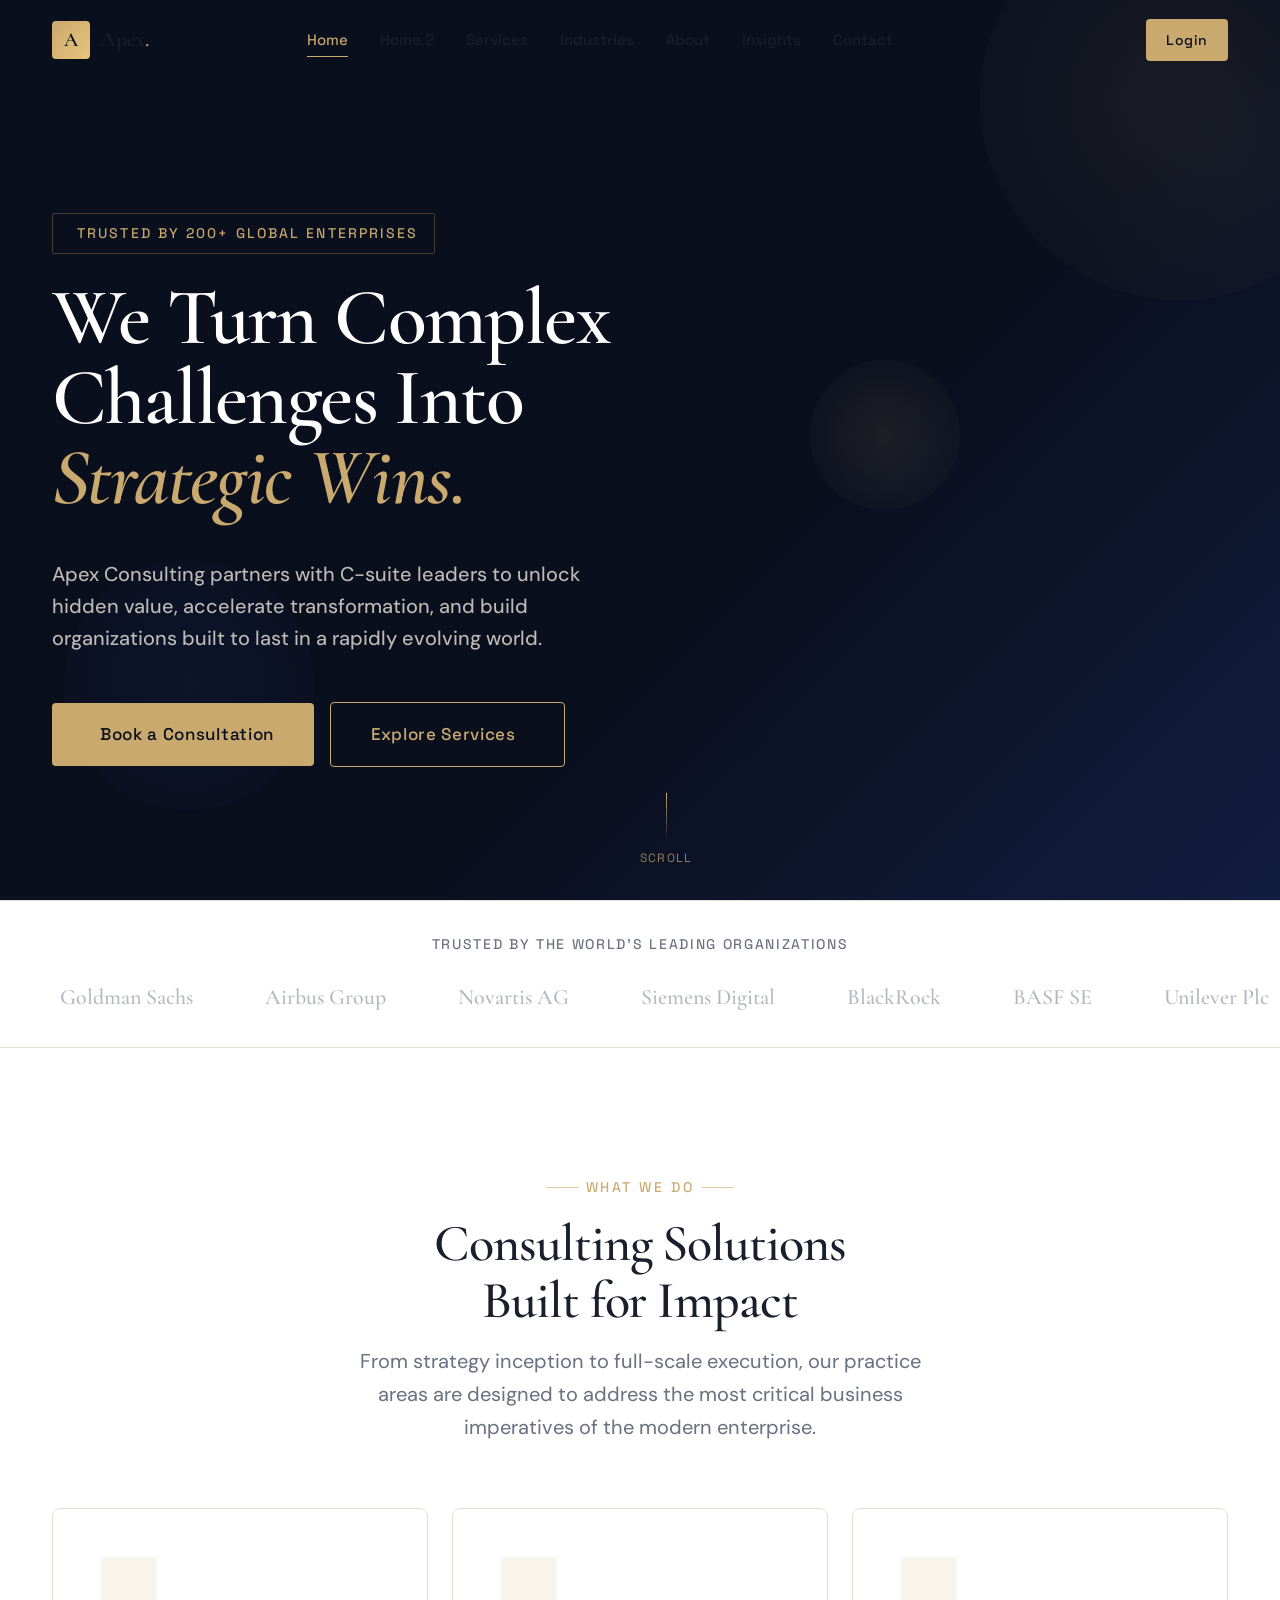
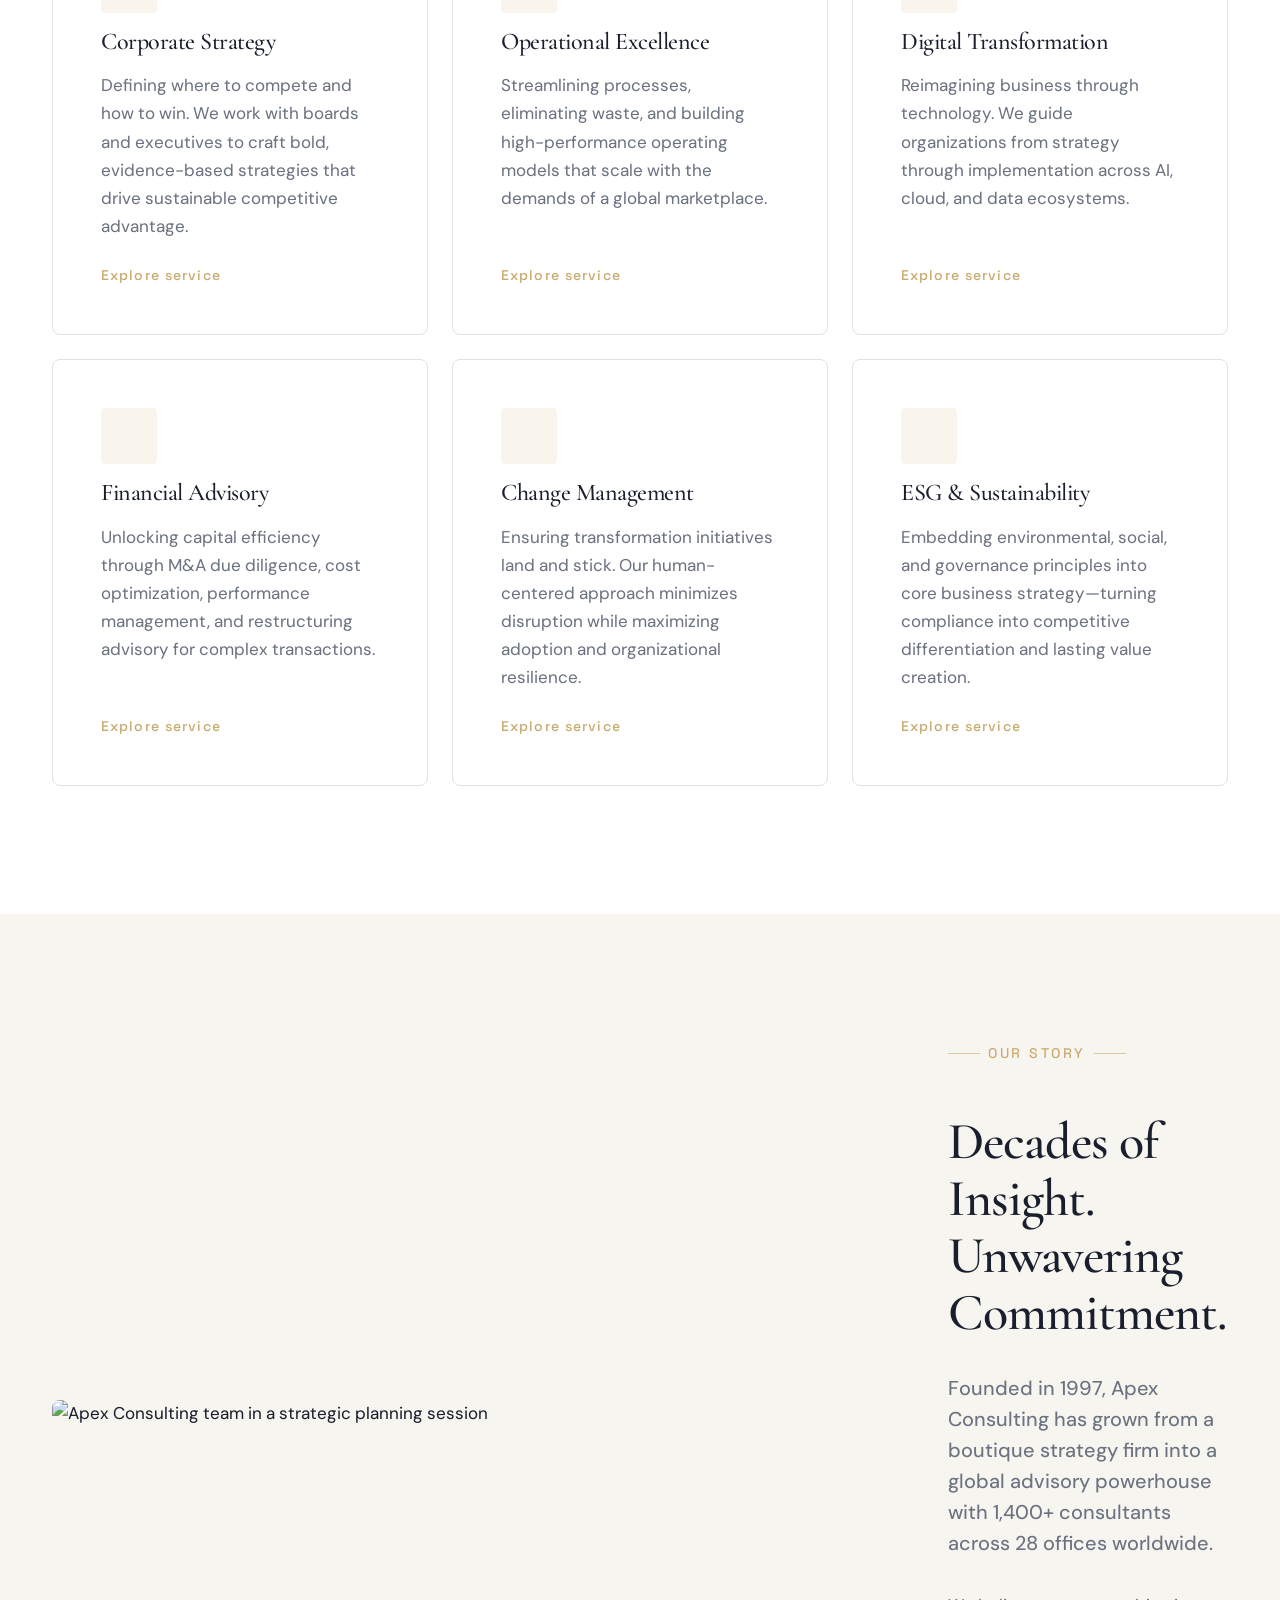
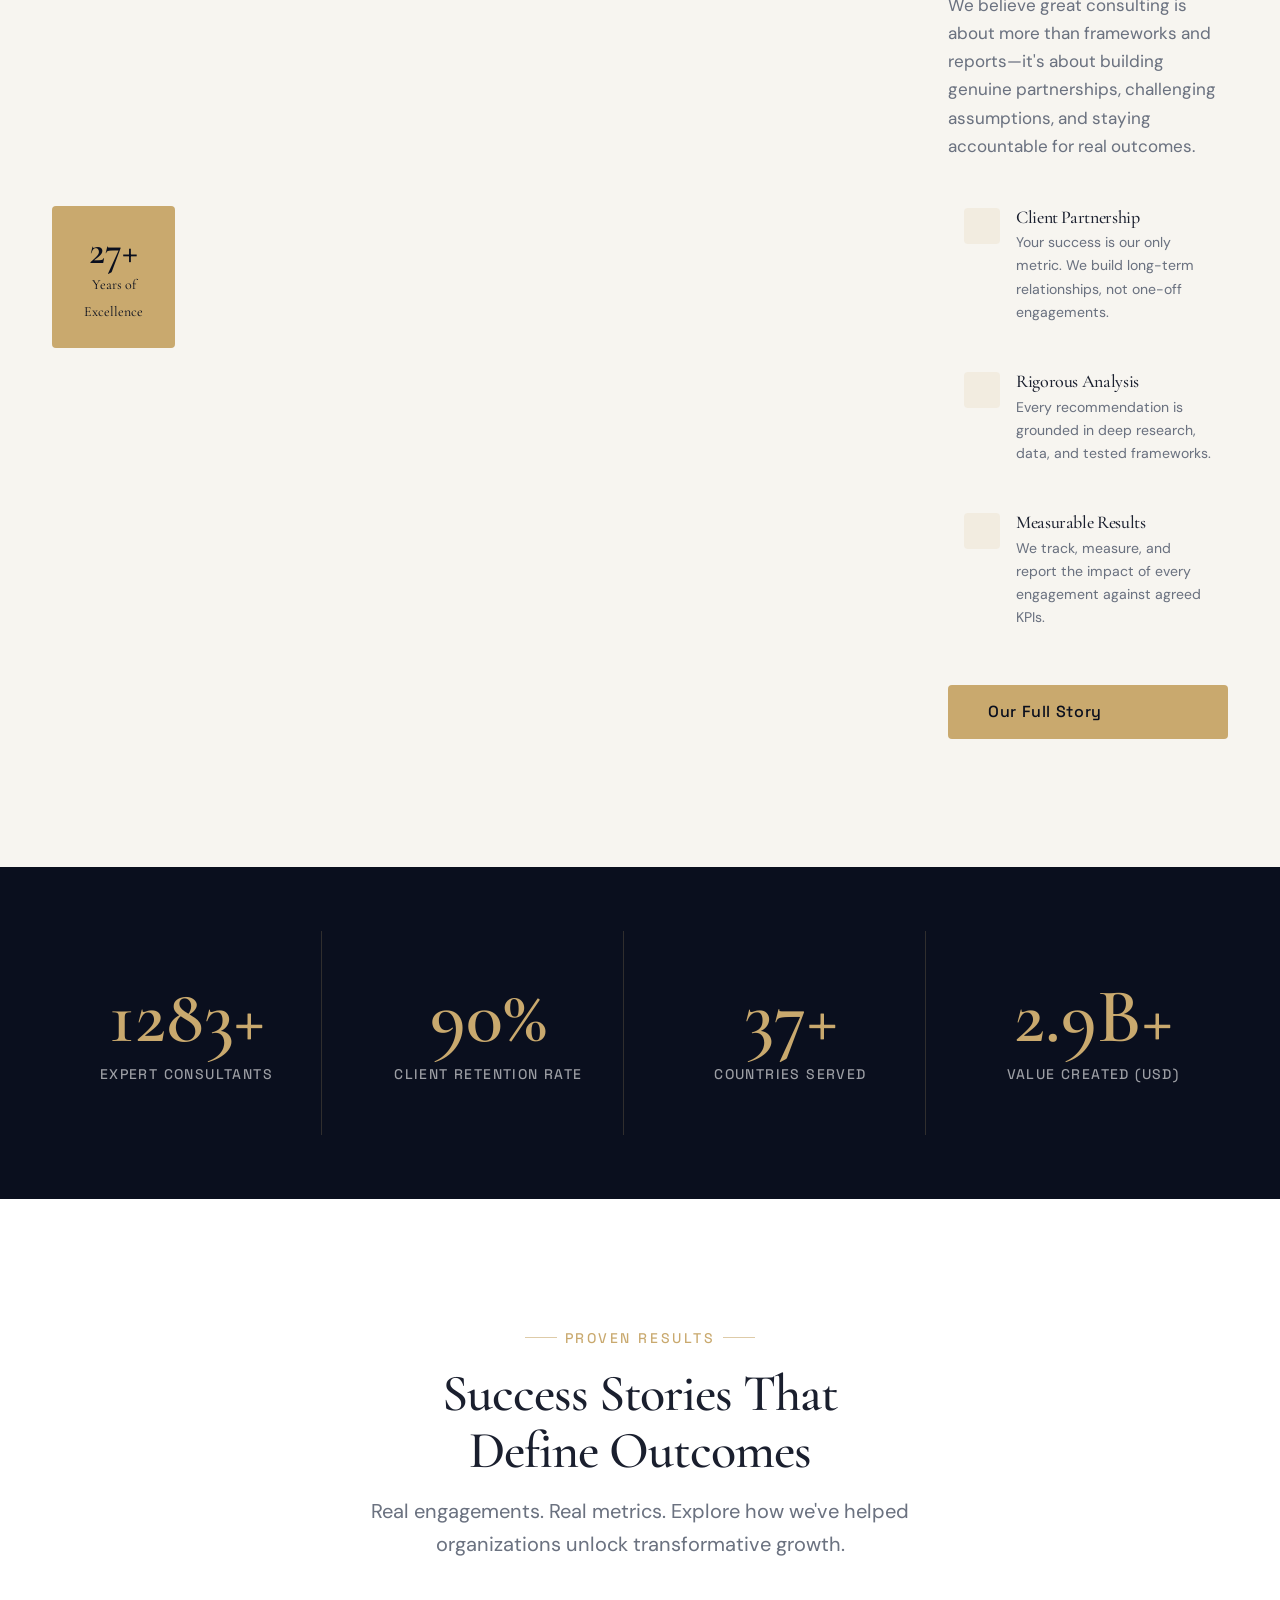
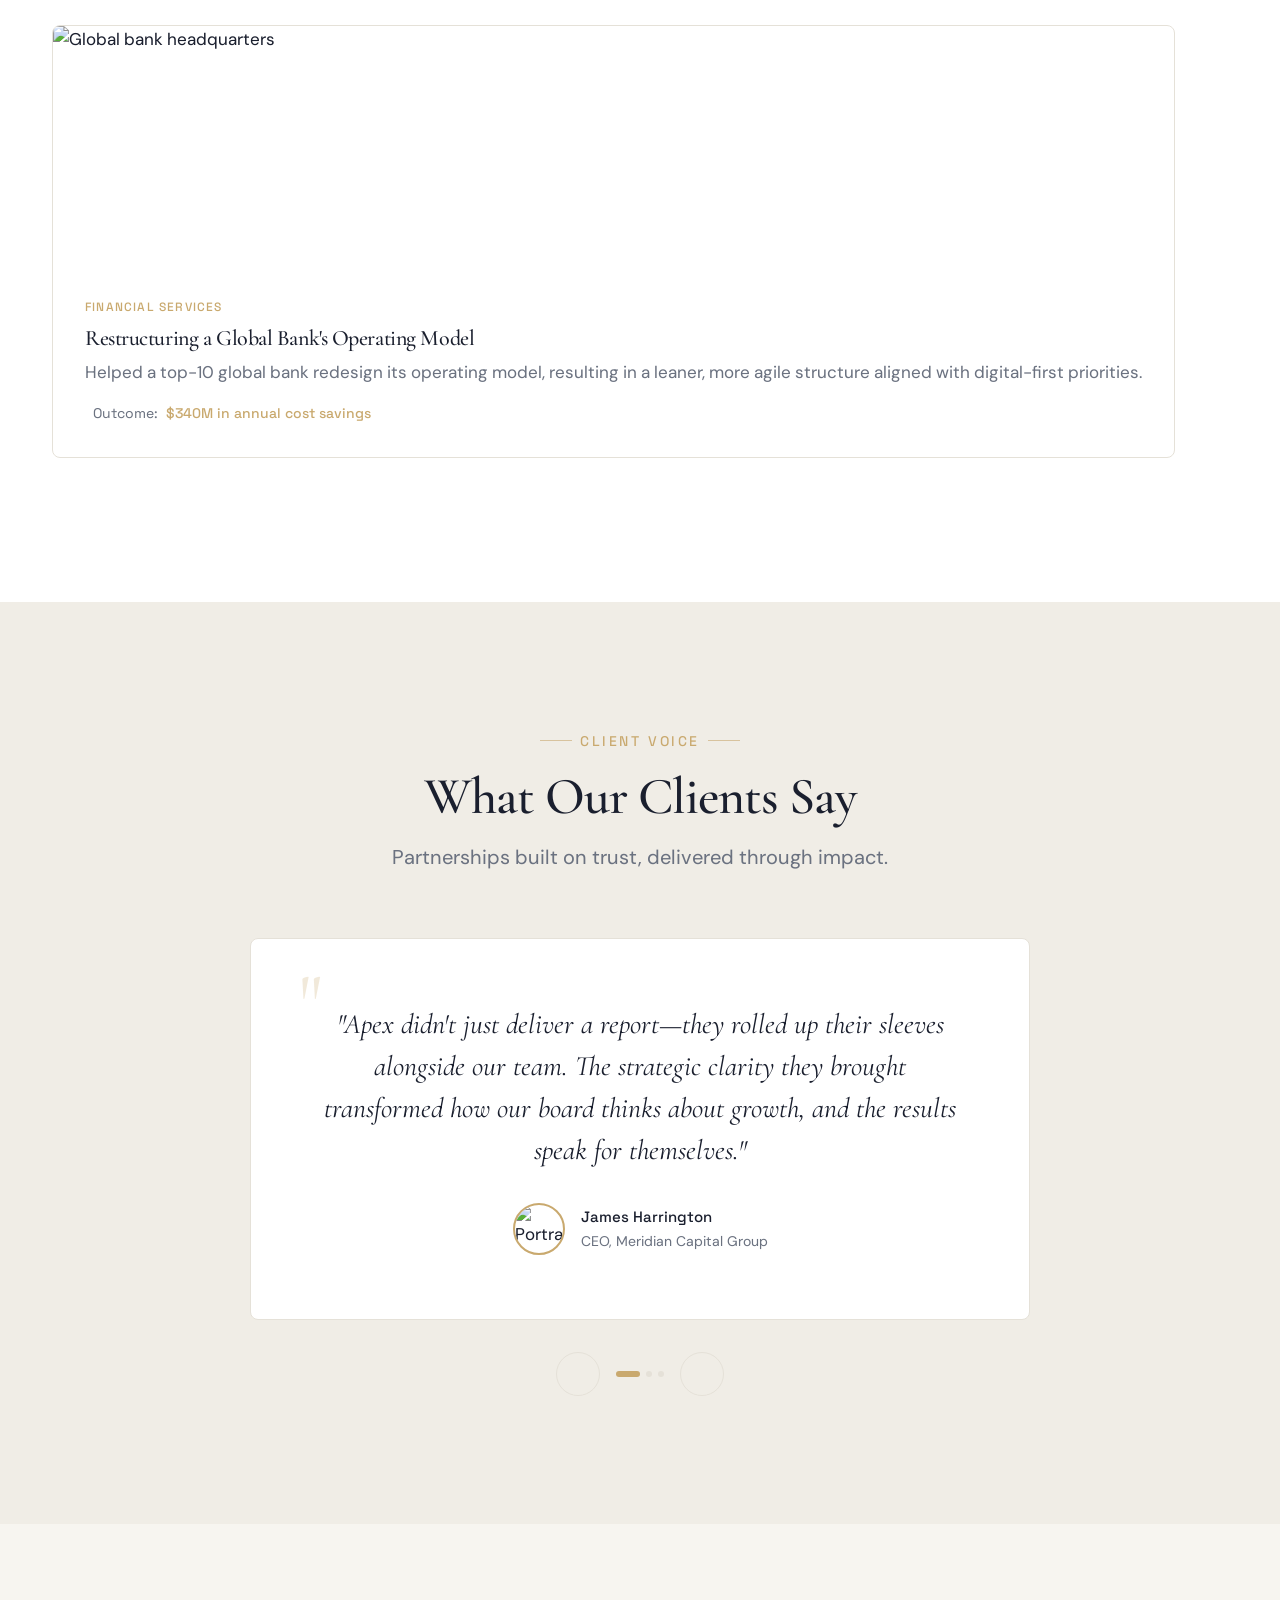
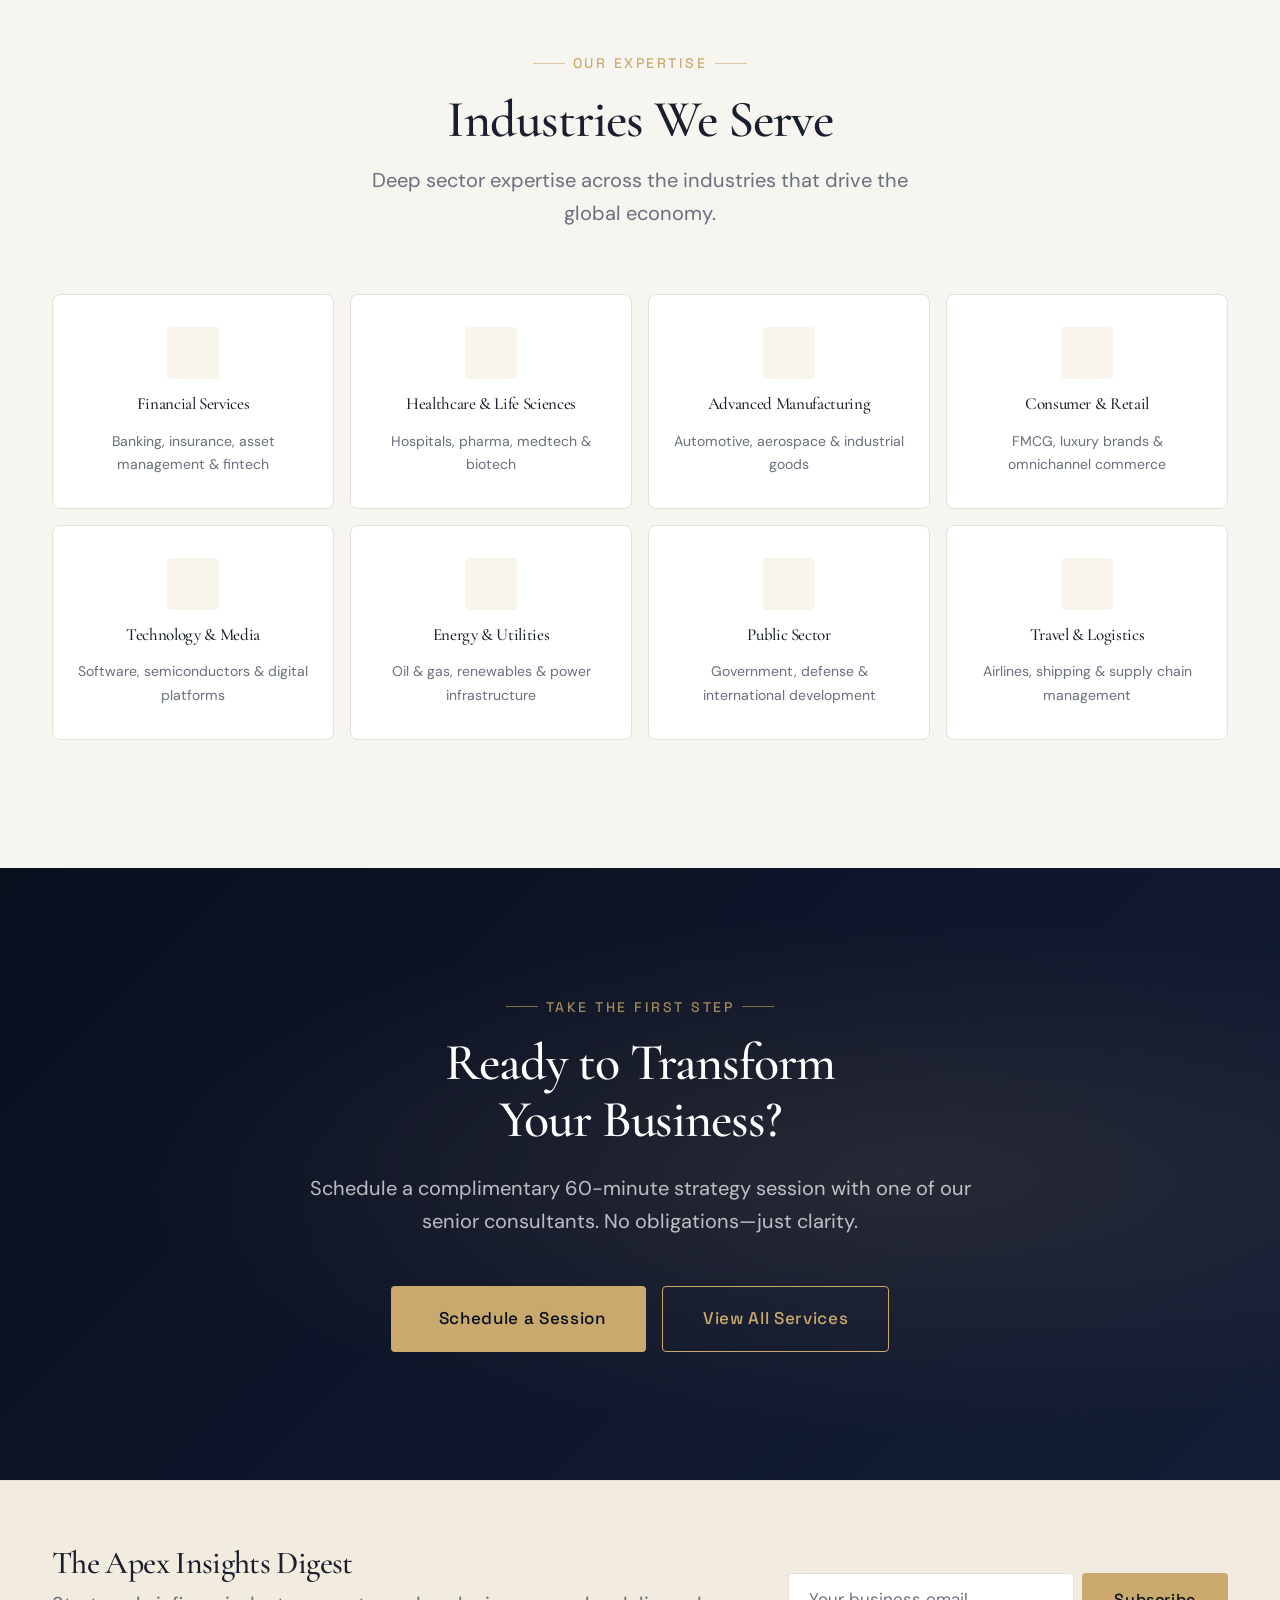
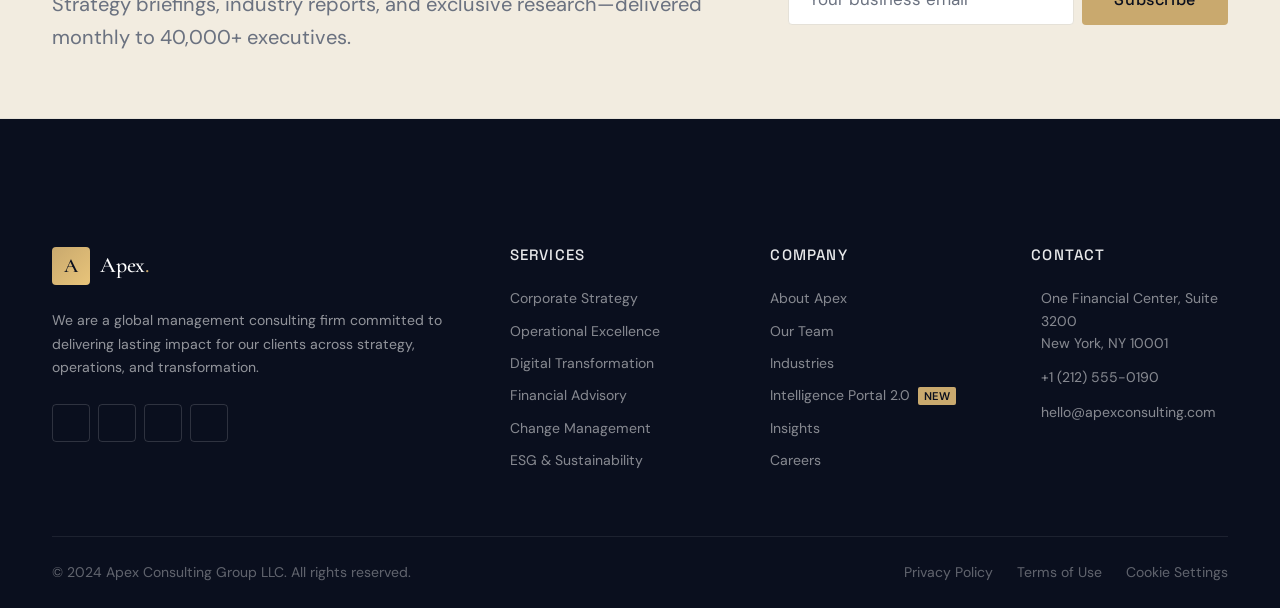
==== index.html @ 9f460ed8 "first commit" ====
<!DOCTYPE html>
<html lang="en" dir="ltr" data-theme="light">
<head>
  <meta charset="UTF-8">
  <meta name="viewport" content="width=device-width, initial-scale=1.0">
  <title>Apex Consulting | Strategic Business Solutions</title>
  <meta name="description" content="Apex Consulting delivers world-class strategy, operations, and digital transformation consulting to leading enterprises across 40+ countries.">
  <link rel="icon" type="image/svg+xml" href="data:image/svg+xml,<svg xmlns='http://www.w3.org/2000/svg' viewBox='0 0 32 32'><rect width='32' height='32' rx='4' fill='%23C9A96E'/><text x='50%25' y='55%25' dominant-baseline='middle' text-anchor='middle' font-family='Georgia' font-size='18' font-weight='600' fill='%230A0F1E'>A</text></svg>">
  <link rel="stylesheet" href="assets/css/style.css">
  <link rel="stylesheet" href="assets/css/rtl.css">
  <link rel="stylesheet" href="https://unpkg.com/@phosphor-icons/web@2.1.1/src/regular/style.css">
  <script type="application/ld+json">
  {
    "@context": "https://schema.org",
    "@type": "Organization",
    "name": "Apex Consulting",
    "url": "https://apexconsulting.com",
    "logo": "https://apexconsulting.com/assets/img/logo.png",
    "description": "Strategic business consulting firm specializing in strategy, operations, and digital transformation.",
    "address": {
      "@type": "PostalAddress",
      "streetAddress": "One Financial Center, Suite 3200",
      "addressLocality": "New York",
      "addressRegion": "NY",
      "postalCode": "10001",
      "addressCountry": "US"
    },
    "contactPoint": {
      "@type": "ContactPoint",
      "telephone": "+1-212-555-0190",
      "contactType": "customer service"
    }
  }
  </script>
</head>
<body>

<!-- ── NAVBAR ─────────────────────────────────────────────── -->
<header class="navbar" role="banner" id="navbar">
  <div class="navbar-inner">
    <a href="index.html" class="nav-logo" aria-label="Apex Consulting Home">
      <div class="nav-logo-mark" aria-hidden="true">A</div>
      <span class="nav-logo-text">Apex<span>.</span></span>
    </a>

    <nav aria-label="Main navigation">
      <ul class="nav-links" role="list">
        <li><a href="index.html" class="active">Home</a></li>
        <li><a href="home2.html">Home 2</a></li>
        <li><a href="services.html">Services</a></li>
        <li><a href="about.html">Industries</a></li>
        <li><a href="about.html">About</a></li>
        <li><a href="blog.html">Insights</a></li>
        <li><a href="contact.html">Contact</a></li>
      </ul>
    </nav>

    <div class="nav-actions">
      <button class="rtl-toggle" aria-label="Toggle RTL layout" title="Toggle RTL">
        <i class="ph ph-arrows-left-right" aria-hidden="true"></i>
      </button>
      <button class="theme-toggle" aria-label="Toggle dark mode">
        <i class="ph ph-moon" aria-hidden="true"></i>
      </button>
      <a href="login.html" class="btn btn-primary btn-sm" id="nav-login-btn">Login</a>
      <button class="hamburger" aria-label="Open navigation menu" aria-expanded="false" aria-controls="nav-drawer">
        <span></span><span></span><span></span>
      </button>
    </div>
  </div>
</header>

<!-- Drawer Overlay -->
<div class="drawer-overlay" id="drawer-overlay" aria-hidden="true"></div>

<!-- Mobile Drawer -->
<nav class="nav-drawer" id="nav-drawer" aria-label="Mobile navigation" role="dialog" aria-modal="true">
  <div class="drawer-header">
    <a href="index.html" class="nav-logo" aria-label="Apex Consulting">
      <div class="nav-logo-mark">A</div>
      <span class="nav-logo-text">Apex<span>.</span></span>
    </a>
    <button class="drawer-close" aria-label="Close navigation menu" id="drawer-close">
      <i class="ph ph-x" aria-hidden="true"></i>
    </button>
  </div>

  <div class="drawer-links" role="list">
    <a href="index.html" role="listitem"><i class="ph ph-house" aria-hidden="true"></i>Home</a>
    <a href="home2.html" role="listitem"><i class="ph ph-squares-four" aria-hidden="true"></i>Home 2</a>
    <a href="services.html" role="listitem"><i class="ph ph-briefcase" aria-hidden="true"></i>Services</a>
    <a href="about.html" role="listitem"><i class="ph ph-buildings" aria-hidden="true"></i>Industries</a>
    <a href="about.html" role="listitem"><i class="ph ph-info" aria-hidden="true"></i>About Us</a>
    <a href="blog.html" role="listitem"><i class="ph ph-newspaper" aria-hidden="true"></i>Insights</a>
    <a href="contact.html" role="listitem"><i class="ph ph-envelope" aria-hidden="true"></i>Contact</a>
    <a href="login.html" role="listitem"><i class="ph ph-sign-in" aria-hidden="true"></i>Login</a>
  </div>

  <div class="drawer-footer">
    <button class="theme-toggle" aria-label="Toggle dark mode" style="flex:1; border:1.5px solid var(--color-border); border-radius:var(--radius); height:44px; gap:0.5rem; display:flex; align-items:center; justify-content:center; font-family:var(--font-label); font-size:0.875rem; color:var(--color-text);">
      <i class="ph ph-moon" aria-hidden="true"></i> <span>Theme</span>
    </button>
    <button class="rtl-toggle" aria-label="Toggle RTL" style="flex:1; border:1.5px solid var(--color-border); border-radius:var(--radius); height:44px; gap:0.5rem; display:flex; align-items:center; justify-content:center; font-family:var(--font-label); font-size:0.875rem; color:var(--color-text);">
      <i class="ph ph-arrows-left-right" aria-hidden="true"></i> <span>RTL</span>
    </button>
  </div>
</nav>

<!-- ── HERO ───────────────────────────────────────────────── -->
<main id="main-content">
<section class="hero" aria-label="Hero">
  <div class="hero-bg" role="img" aria-label="Modern office building"></div>
  <div class="hero-overlay" aria-hidden="true"></div>
  <div class="hero-shapes" aria-hidden="true">
    <div class="hero-shape hero-shape-1"></div>
    <div class="hero-shape hero-shape-2"></div>
    <div class="hero-shape hero-shape-3"></div>
  </div>

  <div class="container hero-content">
    <div class="hero-badge">
      <i class="ph ph-star-four" aria-hidden="true"></i>
      Trusted by 200+ Global Enterprises
    </div>
    <h1>
      We Turn Complex<br>
      Challenges Into<br>
      <em class="hero-typewriter" data-words='["Strategic Wins.","Lasting Growth.","Measurable Impact.","Competitive Edge."]'>Strategic Wins.</em>
    </h1>
    <p class="hero-desc">
      Apex Consulting partners with C-suite leaders to unlock hidden value, accelerate transformation, and build organizations built to last in a rapidly evolving world.
    </p>
    <div class="hero-actions">
      <a href="contact.html" class="btn btn-primary btn-lg">
        <i class="ph ph-calendar-check" aria-hidden="true"></i>
        Book a Consultation
      </a>
      <a href="services.html" class="btn btn-outline btn-lg">
        Explore Services
        <i class="ph ph-arrow-right" aria-hidden="true"></i>
      </a>
    </div>
  </div>

  <div class="hero-scroll" aria-hidden="true">
    <div class="scroll-line"></div>
    <span>Scroll</span>
  </div>
</section>

<!-- ── TRUST STRIP ────────────────────────────────────────── -->
<section class="trust-strip" aria-label="Trusted clients">
  <div class="container">
    <p class="trust-label">Trusted by the World's Leading Organizations</p>
    <div class="trust-marquee" aria-hidden="true">
      <!-- Duplicated for seamless loop -->
      <div class="trust-item"><i class="ph ph-buildings"></i>Goldman Sachs</div>
      <div class="trust-item"><i class="ph ph-airplane"></i>Airbus Group</div>
      <div class="trust-item"><i class="ph ph-heartbeat"></i>Novartis AG</div>
      <div class="trust-item"><i class="ph ph-cpu"></i>Siemens Digital</div>
      <div class="trust-item"><i class="ph ph-chart-line"></i>BlackRock</div>
      <div class="trust-item"><i class="ph ph-flask"></i>BASF SE</div>
      <div class="trust-item"><i class="ph ph-globe"></i>Unilever Plc</div>
      <div class="trust-item"><i class="ph ph-storefront"></i>Nestlé Global</div>
      <!-- Duplicate -->
      <div class="trust-item"><i class="ph ph-buildings"></i>Goldman Sachs</div>
      <div class="trust-item"><i class="ph ph-airplane"></i>Airbus Group</div>
      <div class="trust-item"><i class="ph ph-heartbeat"></i>Novartis AG</div>
      <div class="trust-item"><i class="ph ph-cpu"></i>Siemens Digital</div>
      <div class="trust-item"><i class="ph ph-chart-line"></i>BlackRock</div>
      <div class="trust-item"><i class="ph ph-flask"></i>BASF SE</div>
      <div class="trust-item"><i class="ph ph-globe"></i>Unilever Plc</div>
      <div class="trust-item"><i class="ph ph-storefront"></i>Nestlé Global</div>
    </div>
  </div>
</section>

<!-- ── SERVICES ───────────────────────────────────────────── -->
<section class="section bg-surface" id="services" aria-labelledby="services-heading">
  <div class="container">
    <div class="section-header">
      <div class="section-label" aria-hidden="true">What We Do</div>
      <h2 id="services-heading">Consulting Solutions<br>Built for Impact</h2>
      <p>From strategy inception to full-scale execution, our practice areas are designed to address the most critical business imperatives of the modern enterprise.</p>
    </div>
    <div class="services-grid">
      <article class="service-card reveal" aria-label="Corporate Strategy">
        <div class="service-icon"><i class="ph ph-target" aria-hidden="true"></i></div>
        <h3>Corporate Strategy</h3>
        <p>Defining where to compete and how to win. We work with boards and executives to craft bold, evidence-based strategies that drive sustainable competitive advantage.</p>
        <a href="services.html" class="card-link">Explore service <i class="ph ph-arrow-right" aria-hidden="true"></i></a>
      </article>
      <article class="service-card reveal reveal-delay-1" aria-label="Operational Excellence">
        <div class="service-icon"><i class="ph ph-gear-six" aria-hidden="true"></i></div>
        <h3>Operational Excellence</h3>
        <p>Streamlining processes, eliminating waste, and building high-performance operating models that scale with the demands of a global marketplace.</p>
        <a href="services.html" class="card-link">Explore service <i class="ph ph-arrow-right" aria-hidden="true"></i></a>
      </article>
      <article class="service-card reveal reveal-delay-2" aria-label="Digital Transformation">
        <div class="service-icon"><i class="ph ph-lightning" aria-hidden="true"></i></div>
        <h3>Digital Transformation</h3>
        <p>Reimagining business through technology. We guide organizations from strategy through implementation across AI, cloud, and data ecosystems.</p>
        <a href="services.html" class="card-link">Explore service <i class="ph ph-arrow-right" aria-hidden="true"></i></a>
      </article>
      <article class="service-card reveal" aria-label="Financial Advisory">
        <div class="service-icon"><i class="ph ph-trend-up" aria-hidden="true"></i></div>
        <h3>Financial Advisory</h3>
        <p>Unlocking capital efficiency through M&A due diligence, cost optimization, performance management, and restructuring advisory for complex transactions.</p>
        <a href="services.html" class="card-link">Explore service <i class="ph ph-arrow-right" aria-hidden="true"></i></a>
      </article>
      <article class="service-card reveal reveal-delay-1" aria-label="Change Management">
        <div class="service-icon"><i class="ph ph-users-three" aria-hidden="true"></i></div>
        <h3>Change Management</h3>
        <p>Ensuring transformation initiatives land and stick. Our human-centered approach minimizes disruption while maximizing adoption and organizational resilience.</p>
        <a href="services.html" class="card-link">Explore service <i class="ph ph-arrow-right" aria-hidden="true"></i></a>
      </article>
      <article class="service-card reveal reveal-delay-2" aria-label="ESG & Sustainability">
        <div class="service-icon"><i class="ph ph-leaf" aria-hidden="true"></i></div>
        <h3>ESG & Sustainability</h3>
        <p>Embedding environmental, social, and governance principles into core business strategy—turning compliance into competitive differentiation and lasting value creation.</p>
        <a href="services.html" class="card-link">Explore service <i class="ph ph-arrow-right" aria-hidden="true"></i></a>
      </article>
    </div>
  </div>
</section>

<!-- ── ABOUT SPLIT ─────────────────────────────────────────── -->
<section class="section" id="about" aria-labelledby="about-heading">
  <div class="container">
    <div class="about-split">
      <div class="about-image reveal">
        <img src="https://images.unsplash.com/photo-1600880292203-757bb62b4baf?w=800&q=80"
             alt="Apex Consulting team in a strategic planning session"
             loading="lazy" width="800" height="580">
        <div class="about-image-badge">
          <span class="badge-num">27+</span>
          <span class="badge-text">Years of<br>Excellence</span>
        </div>
      </div>
      <div class="about-content reveal reveal-delay-2">
        <div class="section-label" style="justify-content:flex-start;">Our Story</div>
        <h2 id="about-heading">Decades of Insight.<br>Unwavering Commitment.</h2>
        <p class="lead">Founded in 1997, Apex Consulting has grown from a boutique strategy firm into a global advisory powerhouse with 1,400+ consultants across 28 offices worldwide.</p>
        <p>We believe great consulting is about more than frameworks and reports—it's about building genuine partnerships, challenging assumptions, and staying accountable for real outcomes.</p>
        <div class="values-list" role="list">
          <div class="value-item" role="listitem">
            <div class="value-icon"><i class="ph ph-handshake" aria-hidden="true"></i></div>
            <div class="value-text">
              <h4>Client Partnership</h4>
              <p>Your success is our only metric. We build long-term relationships, not one-off engagements.</p>
            </div>
          </div>
          <div class="value-item" role="listitem">
            <div class="value-icon"><i class="ph ph-magnifying-glass" aria-hidden="true"></i></div>
            <div class="value-text">
              <h4>Rigorous Analysis</h4>
              <p>Every recommendation is grounded in deep research, data, and tested frameworks.</p>
            </div>
          </div>
          <div class="value-item" role="listitem">
            <div class="value-icon"><i class="ph ph-chart-bar" aria-hidden="true"></i></div>
            <div class="value-text">
              <h4>Measurable Results</h4>
              <p>We track, measure, and report the impact of every engagement against agreed KPIs.</p>
            </div>
          </div>
        </div>
        <a href="about.html" class="btn btn-primary" style="margin-top:0.5rem;">
          <i class="ph ph-info" aria-hidden="true"></i>
          Our Full Story
        </a>
      </div>
    </div>
  </div>
</section>

<!-- ── STATS ───────────────────────────────────────────────── -->
<section class="stats-section section-sm" aria-labelledby="stats-heading">
  <div class="container">
    <h2 id="stats-heading" class="visually-hidden">Company Statistics</h2>
    <div class="stats-grid" role="list">
      <div class="stat-card reveal" role="listitem">
        <span class="stat-number" data-target="1400" data-suffix="+">0</span>
        <p class="stat-label">Expert Consultants</p>
      </div>
      <div class="stat-card reveal reveal-delay-1" role="listitem">
        <span class="stat-number" data-target="98" data-suffix="%">0</span>
        <p class="stat-label">Client Retention Rate</p>
      </div>
      <div class="stat-card reveal reveal-delay-2" role="listitem">
        <span class="stat-number" data-target="40" data-suffix="+">0</span>
        <p class="stat-label">Countries Served</p>
      </div>
      <div class="stat-card reveal reveal-delay-3" role="listitem">
        <span class="stat-number" data-target="3.2" data-suffix="B+">0</span>
        <p class="stat-label">Value Created (USD)</p>
      </div>
    </div>
  </div>
</section>

<!-- ── CASE STUDIES ────────────────────────────────────────── -->
<section class="section bg-surface" id="case-studies" aria-labelledby="cases-heading">
  <div class="container">
    <div class="section-header">
      <div class="section-label" aria-hidden="true">Proven Results</div>
      <h2 id="cases-heading">Success Stories That<br>Define Outcomes</h2>
      <p>Real engagements. Real metrics. Explore how we've helped organizations unlock transformative growth.</p>
    </div>
    <div class="case-studies-wrapper">
      <div class="case-studies-scroll" role="list" aria-label="Case studies">
        <article class="case-card reveal" role="listitem">
          <img class="case-card-img" src="https://images.unsplash.com/photo-1486406146926-c627a92ad1ab?w=600&q=80" alt="Global bank headquarters" loading="lazy" width="600" height="240">
          <div class="case-card-body">
            <p class="case-tag">Financial Services</p>
            <h3>Restructuring a Global Bank's Operating Model</h3>
            <p>Helped a top-10 global bank redesign its operating model, resulting in a leaner, more agile structure aligned with digital-first priorities.</p>
            <div class="case-result">
              <i class="ph ph-trend-up" aria-hidden="true"></i>
              Outcome: <strong>$340M in annual cost savings</strong>
            </div>
          </div>
        </article>
        <article class="case-card reveal reveal-delay-1" role="listitem">
          <img class="case-card-img" src="https://images.unsplash.com/photo-1581091226825-a6a2a5aee158?w=600&q=80" alt="Manufacturing plant floor" loading="lazy" width="600" height="240">
          <div class="case-card-body">
            <p class="case-tag">Manufacturing</p>
            <h3>Digital Twin Deployment at Scale</h3>
            <p>Implemented AI-powered digital twin technology across 14 manufacturing facilities, dramatically reducing downtime and quality defects.</p>
            <div class="case-result">
              <i class="ph ph-trend-up" aria-hidden="true"></i>
              Outcome: <strong>47% reduction in unplanned downtime</strong>
            </div>
          </div>
        </article>
        <article class="case-card reveal reveal-delay-2" role="listitem">
          <img class="case-card-img" src="https://images.unsplash.com/photo-1584982751601-97dcc096659c?w=600&q=80" alt="Hospital corridor" loading="lazy" width="600" height="240">
          <div class="case-card-body">
            <p class="case-tag">Healthcare</p>
            <h3>Scaling a Hospital Network's Patient Experience</h3>
            <p>Redesigned patient journey and care coordination protocols across a 22-hospital system, improving satisfaction scores and clinical outcomes.</p>
            <div class="case-result">
              <i class="ph ph-trend-up" aria-hidden="true"></i>
              Outcome: <strong>34-point NPS improvement in 18 months</strong>
            </div>
          </div>
        </article>
        <article class="case-card reveal reveal-delay-3" role="listitem">
          <img class="case-card-img" src="https://images.unsplash.com/photo-1553877522-43269d4ea984?w=600&q=80" alt="E-commerce dashboard on screen" loading="lazy" width="600" height="240">
          <div class="case-card-body">
            <p class="case-tag">Retail & E-Commerce</p>
            <h3>Omnichannel Strategy for a Retail Giant</h3>
            <p>Developed and implemented a unified omnichannel commerce strategy that bridged digital and physical retail experiences for 8 million customers.</p>
            <div class="case-result">
              <i class="ph ph-trend-up" aria-hidden="true"></i>
              Outcome: <strong>62% increase in digital revenue YoY</strong>
            </div>
          </div>
        </article>
      </div>
    </div>
  </div>
</section>

<!-- ── TESTIMONIALS ────────────────────────────────────────── -->
<section class="section testimonials-section" aria-labelledby="testimonials-heading">
  <div class="container">
    <div class="section-header">
      <div class="section-label" aria-hidden="true">Client Voice</div>
      <h2 id="testimonials-heading">What Our Clients Say</h2>
      <p>Partnerships built on trust, delivered through impact.</p>
    </div>
    <div class="testimonials-carousel" aria-label="Client testimonials" role="region">
      <div class="testimonials-track">
        <div class="testimonial-slide">
          <div class="testimonial-card">
            <span class="quote-mark" aria-hidden="true">"</span>
            <p class="testimonial-text">"Apex didn't just deliver a report—they rolled up their sleeves alongside our team. The strategic clarity they brought transformed how our board thinks about growth, and the results speak for themselves."</p>
            <div class="testimonial-author">
              <img src="https://images.unsplash.com/photo-1560250097-0b93528c311a?w=100&q=80" alt="Portrait of James Harrington" class="author-avatar" loading="lazy" width="52" height="52">
              <div class="author-info">
                <p class="author-name">James Harrington</p>
                <p class="author-role">CEO, Meridian Capital Group</p>
              </div>
            </div>
          </div>
        </div>
        <div class="testimonial-slide">
          <div class="testimonial-card">
            <span class="quote-mark" aria-hidden="true">"</span>
            <p class="testimonial-text">"Our digital transformation was stalling before Apex stepped in. Within six months, we had a clear roadmap, executive buy-in, and early wins on the board. They're a genuinely exceptional partner."</p>
            <div class="testimonial-author">
              <img src="https://images.unsplash.com/photo-1573496359142-b8d87734a5a2?w=100&q=80" alt="Portrait of Dr. Sarah Chen" class="author-avatar" loading="lazy" width="52" height="52">
              <div class="author-info">
                <p class="author-name">Dr. Sarah Chen</p>
                <p class="author-role">Chief Digital Officer, HeliosHealth Systems</p>
              </div>
            </div>
          </div>
        </div>
        <div class="testimonial-slide">
          <div class="testimonial-card">
            <span class="quote-mark" aria-hidden="true">"</span>
            <p class="testimonial-text">"The Apex team brings an unusual combination of intellectual rigor and pragmatic execution. They don't just identify what needs to change—they stay with you until it's done and delivering."</p>
            <div class="testimonial-author">
              <img src="https://images.unsplash.com/photo-1519085360753-af0119f7cbe7?w=100&q=80" alt="Portrait of Marcus Oyelaran" class="author-avatar" loading="lazy" width="52" height="52">
              <div class="author-info">
                <p class="author-name">Marcus Oyelaran</p>
                <p class="author-role">COO, Vantage Industrials Ltd.</p>
              </div>
            </div>
          </div>
        </div>
      </div>
      <div class="carousel-controls" aria-label="Carousel controls">
        <button class="carousel-btn carousel-btn-prev" aria-label="Previous testimonial">
          <i class="ph ph-arrow-left" aria-hidden="true"></i>
        </button>
        <div class="carousel-dots" role="tablist" aria-label="Testimonial slides">
          <button class="carousel-dot active" role="tab" aria-label="Testimonial 1" aria-selected="true"></button>
          <button class="carousel-dot" role="tab" aria-label="Testimonial 2" aria-selected="false"></button>
          <button class="carousel-dot" role="tab" aria-label="Testimonial 3" aria-selected="false"></button>
        </div>
        <button class="carousel-btn carousel-btn-next" aria-label="Next testimonial">
          <i class="ph ph-arrow-right" aria-hidden="true"></i>
        </button>
      </div>
    </div>
  </div>
</section>

<!-- ── INDUSTRIES ──────────────────────────────────────────── -->
<section class="section" id="industries" aria-labelledby="industries-heading">
  <div class="container">
    <div class="section-header">
      <div class="section-label" aria-hidden="true">Our Expertise</div>
      <h2 id="industries-heading">Industries We Serve</h2>
      <p>Deep sector expertise across the industries that drive the global economy.</p>
    </div>
    <div class="industries-grid" role="list">
      <div class="industry-card reveal" role="listitem">
        <div class="industry-icon"><i class="ph ph-bank" aria-hidden="true"></i></div>
        <h4>Financial Services</h4>
        <p>Banking, insurance, asset management & fintech</p>
      </div>
      <div class="industry-card reveal reveal-delay-1" role="listitem">
        <div class="industry-icon"><i class="ph ph-heartbeat" aria-hidden="true"></i></div>
        <h4>Healthcare & Life Sciences</h4>
        <p>Hospitals, pharma, medtech & biotech</p>
      </div>
      <div class="industry-card reveal reveal-delay-2" role="listitem">
        <div class="industry-icon"><i class="ph ph-factory" aria-hidden="true"></i></div>
        <h4>Advanced Manufacturing</h4>
        <p>Automotive, aerospace & industrial goods</p>
      </div>
      <div class="industry-card reveal reveal-delay-3" role="listitem">
        <div class="industry-icon"><i class="ph ph-storefront" aria-hidden="true"></i></div>
        <h4>Consumer & Retail</h4>
        <p>FMCG, luxury brands & omnichannel commerce</p>
      </div>
      <div class="industry-card reveal" role="listitem">
        <div class="industry-icon"><i class="ph ph-cpu" aria-hidden="true"></i></div>
        <h4>Technology & Media</h4>
        <p>Software, semiconductors & digital platforms</p>
      </div>
      <div class="industry-card reveal reveal-delay-1" role="listitem">
        <div class="industry-icon"><i class="ph ph-lightning" aria-hidden="true"></i></div>
        <h4>Energy & Utilities</h4>
        <p>Oil & gas, renewables & power infrastructure</p>
      </div>
      <div class="industry-card reveal reveal-delay-2" role="listitem">
        <div class="industry-icon"><i class="ph ph-globe" aria-hidden="true"></i></div>
        <h4>Public Sector</h4>
        <p>Government, defense & international development</p>
      </div>
      <div class="industry-card reveal reveal-delay-3" role="listitem">
        <div class="industry-icon"><i class="ph ph-airplane" aria-hidden="true"></i></div>
        <h4>Travel & Logistics</h4>
        <p>Airlines, shipping & supply chain management</p>
      </div>
    </div>
  </div>
</section>

<!-- ── CTA BANNER ─────────────────────────────────────────── -->
<section class="cta-banner section" aria-labelledby="cta-heading">
  <div class="container">
    <div class="cta-content reveal">
      <div class="section-label" style="color:rgba(201,169,110,0.8);" aria-hidden="true">Take the First Step</div>
      <h2 id="cta-heading">Ready to Transform<br>Your Business?</h2>
      <p>Schedule a complimentary 60-minute strategy session with one of our senior consultants. No obligations—just clarity.</p>
      <div class="cta-actions">
        <a href="contact.html" class="btn btn-primary btn-lg">
          <i class="ph ph-calendar-check" aria-hidden="true"></i>
          Schedule a Session
        </a>
        <a href="services.html" class="btn btn-outline btn-lg">
          View All Services
        </a>
      </div>
    </div>
  </div>
</section>

<!-- ── NEWSLETTER ─────────────────────────────────────────── -->
<section class="newsletter-section section-sm" aria-labelledby="newsletter-heading">
  <div class="container">
    <div class="newsletter-inner">
      <div class="newsletter-text">
        <h3 id="newsletter-heading">The Apex Insights Digest</h3>
        <p>Strategy briefings, industry reports, and exclusive research—delivered monthly to 40,000+ executives.</p>
      </div>
      <form class="newsletter-form" aria-label="Newsletter subscription" novalidate>
        <label for="newsletter-email" class="visually-hidden">Your email address</label>
        <input type="email" id="newsletter-email" name="email" placeholder="Your business email" autocomplete="email" required>
        <button type="submit" class="btn btn-primary">Subscribe</button>
      </form>
    </div>
  </div>
</section>
</main>

<!-- ── FOOTER ─────────────────────────────────────────────── -->
<footer class="footer" role="contentinfo" aria-label="Site footer">
  <div class="container">
    <div class="footer-grid">
      <div class="footer-brand">
        <a href="index.html" class="nav-logo" aria-label="Apex Consulting Home" style="display:inline-flex;">
          <div class="nav-logo-mark">A</div>
          <span class="nav-logo-text" style="color:#fff;">Apex<span>.</span></span>
        </a>
        <p>We are a global management consulting firm committed to delivering lasting impact for our clients across strategy, operations, and transformation.</p>
        <nav class="footer-social" aria-label="Social media links">
          <a href="#" class="social-link" aria-label="LinkedIn"><i class="ph ph-linkedin-logo" aria-hidden="true"></i></a>
          <a href="#" class="social-link" aria-label="Twitter / X"><i class="ph ph-x-logo" aria-hidden="true"></i></a>
          <a href="#" class="social-link" aria-label="Facebook"><i class="ph ph-facebook-logo" aria-hidden="true"></i></a>
          <a href="#" class="social-link" aria-label="YouTube"><i class="ph ph-youtube-logo" aria-hidden="true"></i></a>
        </nav>
      </div>
      <div class="footer-col">
        <h5>Services</h5>
        <nav class="footer-links" aria-label="Services links">
          <a href="services.html">Corporate Strategy</a>
          <a href="services.html">Operational Excellence</a>
          <a href="services.html">Digital Transformation</a>
          <a href="services.html">Financial Advisory</a>
          <a href="services.html">Change Management</a>
          <a href="services.html">ESG & Sustainability</a>
        </nav>
      </div>
      <div class="footer-col">
        <h5>Company</h5>
        <nav class="footer-links" aria-label="Company links">
          <a href="about.html">About Apex</a>
          <a href="about.html">Our Team</a>
          <a href="about.html">Industries</a>
          <a href="coming-soon.html">Intelligence Portal 2.0 <span style="font-size:0.7rem;background:var(--color-secondary);color:#0A0F1E;padding:2px 6px;border-radius:2px;font-weight:600;margin-inline-start:4px;">NEW</span></a>
          <a href="blog.html">Insights</a>
          <a href="contact.html">Careers</a>
        </nav>
      </div>
      <div class="footer-col">
        <h5>Contact</h5>
        <address style="font-style:normal;">
          <div class="footer-contact-item">
            <i class="ph ph-map-pin" aria-hidden="true"></i>
            <span>One Financial Center, Suite 3200<br>New York, NY 10001</span>
          </div>
          <div class="footer-contact-item">
            <i class="ph ph-phone" aria-hidden="true"></i>
            <a href="tel:+12125550190">+1 (212) 555-0190</a>
          </div>
          <div class="footer-contact-item">
            <i class="ph ph-envelope" aria-hidden="true"></i>
            <a href="mailto:hello@apexconsulting.com">hello@apexconsulting.com</a>
          </div>
        </address>
      </div>
    </div>
    <div class="footer-bottom">
      <p>© 2024 Apex Consulting Group LLC. All rights reserved.</p>
      <nav class="footer-legal" aria-label="Legal links">
        <a href="#">Privacy Policy</a>
        <a href="#">Terms of Use</a>
        <a href="#">Cookie Settings</a>
      </nav>
    </div>
  </div>
</footer>

<style>
.visually-hidden {
  position: absolute;
  width: 1px;
  height: 1px;
  overflow: hidden;
  clip: rect(0,0,0,0);
  white-space: nowrap;
}
</style>

<script src="assets/js/main.js" defer></script>
<script src="assets/js/forms.js" defer></script>
</body>
</html>
---- assets/css/style.css ----
/* ============================================================
   APEX CONSULTING — STYLE.CSS
   Design System: Luxury-Refined Editorial
   ============================================================ */

/* ── Google Fonts ─────────────────────────────────────────── */
@import url('https://fonts.googleapis.com/css2?family=Cormorant+Garamond:ital,wght@0,300;0,400;0,500;0,600;1,300;1,400&family=DM+Sans:ital,opsz,wght@0,9..40,300;0,9..40,400;0,9..40,500;0,9..40,600;1,9..40,300&family=Space+Grotesk:wght@300;400;500;600&display=swap');

/* ── CSS Variables / Design Tokens ───────────────────────── */
:root {
  /* Colors */
  --color-primary:    #0A0F1E;
  --color-secondary:  #C9A96E;
  --color-accent:     #3D6EFF;
  --color-bg:         #F7F5F0;
  --color-surface:    #FFFFFF;
  --color-surface-2:  #F0EDE6;
  --color-text:       #1A1F2E;
  --color-muted:      #6B7280;
  --color-border:     #E5E1D8;
  --color-gold-light: rgba(201,169,110,0.12);
  --color-gold-mid:   rgba(201,169,110,0.25);
  --color-accent-light: rgba(61,110,255,0.08);

  /* Typography */
  --font-heading: 'Cormorant Garamond', Georgia, serif;
  --font-body:    'DM Sans', system-ui, sans-serif;
  --font-label:   'Space Grotesk', system-ui, sans-serif;

  /* Font Weights */
  --weight-h1:    580;
  --weight-h2:    540;
  --weight-h3:    520;
  --weight-h4:    500;
  --weight-body:  420;
  --weight-lead:  460;
  --weight-btn:   510;
  --weight-label: 470;
  --weight-caption: 400;

  /* Font Sizes */
  --size-h1:      5.5rem;
  --size-h2:      3.5rem;
  --size-h3:      2.25rem;
  --size-h4:      1.75rem;
  --size-body:    1.0625rem;
  --size-lead:    1.25rem;
  --size-btn:     1rem;
  --size-label:   0.9375rem;
  --size-caption: 0.875rem;

  /* Spacing (8px base) */
  --space-1:  0.5rem;   /* 8px */
  --space-2:  1rem;     /* 16px */
  --space-3:  1.5rem;   /* 24px */
  --space-4:  2rem;     /* 32px */
  --space-5:  3rem;     /* 48px */
  --space-6:  4rem;     /* 64px */
  --space-7:  6rem;     /* 96px */
  --space-8:  8rem;     /* 128px */

  /* Layout */
  --radius:       4px;
  --radius-lg:    8px;
  --shadow:       0 8px 48px rgba(10,15,30,0.10);
  --shadow-sm:    0 2px 16px rgba(10,15,30,0.07);
  --shadow-gold:  0 8px 32px rgba(201,169,110,0.20);
  --container:    1240px;
  --nav-height:   80px;

  /* Transitions */
  --transition:   0.3s cubic-bezier(0.4,0,0.2,1);
  --transition-slow: 0.6s cubic-bezier(0.4,0,0.2,1);
}

/* ── Dark Mode ────────────────────────────────────────────── */
[data-theme="dark"] {
  --color-bg:         #080C17;
  --color-surface:    #0F1628;
  --color-surface-2:  #141D35;
  --color-text:       #EAE6DC;
  --color-muted:      #9CA3AF;
  --color-border:     #1E2640;
  --color-gold-light: rgba(201,169,110,0.08);
  --color-gold-mid:   rgba(201,169,110,0.18);
  --color-accent-light: rgba(61,110,255,0.12);
  --shadow:           0 8px 48px rgba(0,0,0,0.40);
  --shadow-sm:        0 2px 16px rgba(0,0,0,0.30);
}

/* ── Reset & Base ─────────────────────────────────────────── */
*, *::before, *::after {
  box-sizing: border-box;
  margin: 0;
  padding: 0;
}

html {
  scroll-behavior: smooth;
  font-size: 16px;
  -webkit-text-size-adjust: 100%;
}

body {
  font-family: var(--font-body);
  font-size: var(--size-body);
  font-weight: var(--weight-body);
  color: var(--color-text);
  background-color: var(--color-bg);
  line-height: 1.6;
  overflow-x: hidden;
  transition: background-color var(--transition), color var(--transition);
}

img {
  max-width: 100%;
  height: auto;
  display: block;
}

a {
  color: inherit;
  text-decoration: none;
}

ul, ol { list-style: none; }

button {
  cursor: pointer;
  border: none;
  background: none;
  font-family: inherit;
}

input, textarea, select {
  font-family: inherit;
  font-size: inherit;
}

/* ── Typography ───────────────────────────────────────────── */
h1, h2, h3, h4, h5, h6 {
  font-family: var(--font-heading);
  line-height: 1.1;
  letter-spacing: -0.02em;
  color: var(--color-text);
}

h1 { font-size: var(--size-h1); font-weight: var(--weight-h1); }
h2 { font-size: var(--size-h2); font-weight: var(--weight-h2); }
h3 { font-size: var(--size-h3); font-weight: var(--weight-h3); }
h4 { font-size: var(--size-h4); font-weight: var(--weight-h4); }

p {
  font-weight: var(--weight-body);
  line-height: 1.65;
  color: var(--color-muted);
}

.lead {
  font-size: var(--size-lead);
  font-weight: var(--weight-lead);
  line-height: 1.55;
}

/* ── Container ────────────────────────────────────────────── */
.container {
  width: 100%;
  max-width: var(--container);
  margin-inline: auto;
  padding-inline: var(--space-4);
}

/* ── Section Spacing ──────────────────────────────────────── */
.section {
  padding-block: var(--space-8);
}

.section-sm {
  padding-block: var(--space-6);
}

/* ── Section Labels ───────────────────────────────────────── */
.section-label {
  font-family: var(--font-label);
  font-size: var(--size-caption);
  font-weight: var(--weight-label);
  letter-spacing: 0.18em;
  text-transform: uppercase;
  color: var(--color-secondary);
  display: flex;
  align-items: center;
  gap: var(--space-1);
  justify-content: center;
  margin-bottom: var(--space-2);
}

.section-label::before,
.section-label::after {
  content: '';
  display: block;
  width: 32px;
  height: 1px;
  background-color: var(--color-secondary);
  opacity: 0.6;
}

.section-header {
  text-align: center;
  margin-bottom: var(--space-6);
}

.section-header h2 {
  margin-bottom: var(--space-2);
}

.section-header p {
  max-width: 580px;
  margin-inline: auto;
  font-size: var(--size-lead);
}

/* ── Buttons ──────────────────────────────────────────────── */
.btn {
  display: inline-flex;
  align-items: center;
  gap: var(--space-1);
  padding: 0.875rem 2rem;
  font-family: var(--font-label);
  font-size: var(--size-btn);
  font-weight: var(--weight-btn);
  letter-spacing: 0.04em;
  border-radius: var(--radius);
  transition: all var(--transition);
  white-space: nowrap;
  position: relative;
  overflow: hidden;
}

.btn::before {
  content: '';
  position: absolute;
  inset: 0;
  background: rgba(255,255,255,0.08);
  opacity: 0;
  transition: opacity var(--transition);
}

.btn:hover::before { opacity: 1; }

.btn-primary {
  background-color: var(--color-secondary);
  color: var(--color-primary);
}

.btn-primary:hover {
  transform: translateY(-2px);
  box-shadow: var(--shadow-gold);
}

.btn-outline {
  border: 1.5px solid var(--color-secondary);
  color: var(--color-secondary);
}

.btn-outline:hover {
  background-color: var(--color-secondary);
  color: var(--color-primary);
  transform: translateY(-2px);
}

.btn-dark {
  background-color: var(--color-primary);
  color: #fff;
}

[data-theme="dark"] .btn-dark {
  background-color: var(--color-secondary);
  color: var(--color-primary);
}

.btn-dark:hover {
  transform: translateY(-2px);
  box-shadow: var(--shadow);
}

.btn-ghost {
  color: var(--color-text);
  border: 1.5px solid var(--color-border);
}

.btn-ghost:hover {
  border-color: var(--color-secondary);
  color: var(--color-secondary);
}

.btn-lg {
  padding: 1.125rem 2.5rem;
  font-size: 1.0625rem;
}

.btn-sm {
  padding: 0.625rem 1.25rem;
  font-size: var(--size-caption);
}

/* ── Navbar ───────────────────────────────────────────────── */
.navbar {
  position: fixed;
  top: 0;
  inset-inline: 0;
  z-index: 1000;
  height: var(--nav-height);
  display: flex;
  align-items: center;
  transition: all var(--transition);
}

.navbar.scrolled {
  background-color: var(--color-surface);
  backdrop-filter: blur(20px);
  -webkit-backdrop-filter: blur(20px);
  box-shadow: var(--shadow-sm);
}

.navbar-inner {
  display: flex;
  align-items: center;
  justify-content: space-between;
  width: 100%;
  max-width: var(--container);
  margin-inline: auto;
  padding-inline: var(--space-4);
}

/* Logo */
.nav-logo {
  display: flex;
  align-items: center;
  gap: 0.625rem;
  text-decoration: none;
  flex-shrink: 0;
}

.nav-logo-mark {
  width: 38px;
  height: 38px;
  background: linear-gradient(135deg, var(--color-secondary), #E8C47A);
  border-radius: var(--radius);
  display: flex;
  align-items: center;
  justify-content: center;
  font-family: var(--font-heading);
  font-size: 1.25rem;
  font-weight: 580;
  color: var(--color-primary);
}

.nav-logo-text {
  font-family: var(--font-heading);
  font-size: 1.375rem;
  font-weight: 540;
  color: var(--color-text);
  letter-spacing: -0.01em;
}

.nav-logo-text span {
  color: var(--color-secondary);
}

/* Nav Links */
.nav-links {
  display: flex;
  align-items: center;
  gap: var(--space-1);
  list-style: none;
}

.nav-links a {
  font-family: var(--font-label);
  font-size: var(--size-label);
  font-weight: var(--weight-label);
  color: var(--color-text);
  padding: 0.5rem 0.75rem;
  border-radius: var(--radius);
  transition: color var(--transition);
  position: relative;
}

.nav-links a::after {
  content: '';
  position: absolute;
  bottom: 0;
  inset-inline-start: 0.75rem;
  inset-inline-end: 0.75rem;
  height: 1.5px;
  background-color: var(--color-secondary);
  transform: scaleX(0);
  transition: transform var(--transition);
  transform-origin: inset-inline-start;
}

.nav-links a:hover,
.nav-links a.active {
  color: var(--color-secondary);
}

.nav-links a:hover::after,
.nav-links a.active::after {
  transform: scaleX(1);
}

/* Nav Actions */
.nav-actions {
  display: flex;
  align-items: center;
  gap: var(--space-1);
}

/* Theme Toggle */
.theme-toggle,
.rtl-toggle {
  width: 40px;
  height: 40px;
  border-radius: var(--radius);
  display: flex;
  align-items: center;
  justify-content: center;
  color: var(--color-text);
  transition: all var(--transition);
  font-size: 1.25rem;
}

.theme-toggle:hover,
.rtl-toggle:hover {
  background-color: var(--color-gold-light);
  color: var(--color-secondary);
}

/* Hamburger */
.hamburger {
  display: none;
  flex-direction: column;
  justify-content: center;
  gap: 5px;
  width: 40px;
  height: 40px;
  border-radius: var(--radius);
  padding: 8px;
  transition: background-color var(--transition);
}

.hamburger:hover {
  background-color: var(--color-gold-light);
}

.hamburger span {
  display: block;
  width: 100%;
  height: 1.5px;
  background-color: var(--color-text);
  transition: all var(--transition);
  transform-origin: center;
}

.hamburger.active span:nth-child(1) {
  transform: translateY(6.5px) rotate(45deg);
}
.hamburger.active span:nth-child(2) {
  opacity: 0;
  transform: scaleX(0);
}
.hamburger.active span:nth-child(3) {
  transform: translateY(-6.5px) rotate(-45deg);
}

/* Mobile Drawer Overlay */
.drawer-overlay {
  position: fixed;
  inset: 0;
  background: rgba(10,15,30,0.6);
  backdrop-filter: blur(4px);
  z-index: 998;
  opacity: 0;
  pointer-events: none;
  transition: opacity var(--transition);
}

.drawer-overlay.active {
  opacity: 1;
  pointer-events: all;
}

/* Mobile Drawer */
.nav-drawer {
  position: fixed;
  top: 0;
  inset-inline-end: 0;
  width: min(360px, 85vw);
  height: 100%;
  background-color: var(--color-surface);
  z-index: 999;
  padding: var(--space-4);
  display: flex;
  flex-direction: column;
  gap: var(--space-4);
  transform: translateX(100%);
  transition: transform var(--transition-slow);
  overflow-y: auto;
}

.nav-drawer.active {
  transform: translateX(0);
}

.drawer-header {
  display: flex;
  align-items: center;
  justify-content: space-between;
}

.drawer-close {
  width: 40px;
  height: 40px;
  display: flex;
  align-items: center;
  justify-content: center;
  border-radius: var(--radius);
  color: var(--color-text);
  font-size: 1.375rem;
  transition: all var(--transition);
}

.drawer-close:hover {
  background-color: var(--color-gold-light);
  color: var(--color-secondary);
}

.drawer-links {
  display: flex;
  flex-direction: column;
  gap: 0.25rem;
  flex: 1;
}

.drawer-links a {
  display: flex;
  align-items: center;
  gap: var(--space-2);
  font-family: var(--font-label);
  font-size: 1.0625rem;
  font-weight: 500;
  color: var(--color-text);
  padding: 0.875rem var(--space-2);
  border-radius: var(--radius);
  min-height: 44px;
  border-bottom: 1px solid var(--color-border);
  transition: all var(--transition);
}

.drawer-links a:hover,
.drawer-links a.active {
  color: var(--color-secondary);
  background-color: var(--color-gold-light);
  padding-inline-start: var(--space-3);
}

.drawer-footer {
  display: flex;
  align-items: center;
  gap: var(--space-2);
  padding-top: var(--space-3);
  border-top: 1px solid var(--color-border);
}

/* ── Hero ─────────────────────────────────────────────────── */
.hero {
  position: relative;
  min-height: 100vh;
  display: flex;
  align-items: center;
  overflow: hidden;
  background-color: var(--color-primary);
}

.hero-bg {
  position: absolute;
  inset: 0;
  background-image: url('https://images.unsplash.com/photo-1497366216548-37526070297c?w=1920&q=80');
  background-size: cover;
  background-position: center;
  opacity: 0.18;
  transform: scale(1.05);
  transition: transform 8s ease-out;
}

.hero-bg.loaded { transform: scale(1); }

.hero-overlay {
  position: absolute;
  inset: 0;
  background: linear-gradient(135deg, rgba(10,15,30,0.95) 0%, rgba(10,15,30,0.75) 60%, rgba(61,110,255,0.15) 100%);
}

/* Gold floating shapes */
.hero-shapes {
  position: absolute;
  inset: 0;
  pointer-events: none;
}

.hero-shape {
  position: absolute;
  border-radius: 50%;
  opacity: 0.08;
  animation: floatShape 8s ease-in-out infinite;
}

.hero-shape-1 {
  width: 400px;
  height: 400px;
  background: radial-gradient(circle, var(--color-secondary), transparent);
  top: -100px;
  inset-inline-end: -100px;
  animation-delay: 0s;
}

.hero-shape-2 {
  width: 250px;
  height: 250px;
  background: radial-gradient(circle, var(--color-accent), transparent);
  bottom: 10%;
  inset-inline-start: 5%;
  animation-delay: 3s;
  opacity: 0.06;
}

.hero-shape-3 {
  width: 150px;
  height: 150px;
  background: radial-gradient(circle, var(--color-secondary), transparent);
  top: 40%;
  inset-inline-end: 25%;
  animation-delay: 5s;
  opacity: 0.1;
}

@keyframes floatShape {
  0%, 100% { transform: translateY(0) scale(1); }
  50% { transform: translateY(-30px) scale(1.05); }
}

.hero-content {
  position: relative;
  z-index: 2;
  padding-block: var(--space-8);
  padding-top: calc(var(--nav-height) + var(--space-8));
}

.hero-badge {
  display: inline-flex;
  align-items: center;
  gap: var(--space-1);
  font-family: var(--font-label);
  font-size: var(--size-caption);
  font-weight: var(--weight-label);
  letter-spacing: 0.15em;
  text-transform: uppercase;
  color: var(--color-secondary);
  border: 1px solid rgba(201,169,110,0.3);
  padding: 0.5rem 1rem;
  border-radius: 2px;
  margin-bottom: var(--space-3);
  animation: fadeSlideUp 0.8s both;
}

.hero h1 {
  font-size: clamp(3.5rem, 8vw, var(--size-h1));
  color: #FFFFFF;
  line-height: 1.0;
  margin-bottom: var(--space-3);
  animation: fadeSlideUp 0.8s 0.2s both;
  max-width: 820px;
}

.hero h1 em {
  font-style: italic;
  color: var(--color-secondary);
}

.hero-typewriter {
  display: block;
  min-height: 1.2em;
}

.hero-desc {
  font-size: var(--size-lead);
  font-weight: var(--weight-lead);
  color: rgba(234,230,220,0.8);
  max-width: 560px;
  margin-bottom: var(--space-5);
  animation: fadeSlideUp 0.8s 0.4s both;
  line-height: 1.6;
}

.hero-actions {
  display: flex;
  align-items: center;
  gap: var(--space-2);
  flex-wrap: wrap;
  animation: fadeSlideUp 0.8s 0.6s both;
}

.hero-scroll {
  position: absolute;
  bottom: var(--space-4);
  inset-inline-start: 50%;
  transform: translateX(-50%);
  display: flex;
  flex-direction: column;
  align-items: center;
  gap: var(--space-1);
  color: rgba(201,169,110,0.7);
  font-family: var(--font-label);
  font-size: 0.75rem;
  letter-spacing: 0.1em;
  text-transform: uppercase;
  animation: fadeSlideUp 0.8s 1s both;
}

.scroll-line {
  width: 1px;
  height: 48px;
  background: linear-gradient(to bottom, var(--color-secondary), transparent);
  animation: scrollPulse 2s ease-in-out infinite;
}

@keyframes scrollPulse {
  0%, 100% { opacity: 0.5; transform: scaleY(1); }
  50% { opacity: 1; transform: scaleY(0.85); }
}

/* ── Trust Strip ──────────────────────────────────────────── */
.trust-strip {
  background-color: var(--color-surface);
  border-block: 1px solid var(--color-border);
  padding-block: var(--space-4);
  overflow: hidden;
}

.trust-label {
  text-align: center;
  font-family: var(--font-label);
  font-size: var(--size-caption);
  font-weight: var(--weight-label);
  letter-spacing: 0.12em;
  text-transform: uppercase;
  color: var(--color-muted);
  margin-bottom: var(--space-3);
}

.trust-marquee {
  display: flex;
  gap: var(--space-6);
  animation: marquee 24s linear infinite;
  white-space: nowrap;
}

.trust-marquee:hover { animation-play-state: paused; }

.trust-item {
  display: flex;
  align-items: center;
  gap: var(--space-1);
  font-family: var(--font-heading);
  font-size: 1.375rem;
  font-weight: 540;
  color: var(--color-muted);
  opacity: 0.5;
  transition: opacity var(--transition);
  flex-shrink: 0;
}

.trust-item:hover { opacity: 0.9; }

.trust-item i {
  font-size: 1.25rem;
  color: var(--color-secondary);
  opacity: 0.7;
}

@keyframes marquee {
  from { transform: translateX(0); }
  to { transform: translateX(-50%); }
}

/* ── Services Cards ───────────────────────────────────────── */
.services-grid {
  display: grid;
  grid-template-columns: repeat(3, 1fr);
  gap: var(--space-3);
}

.service-card {
  background-color: var(--color-surface);
  border: 1px solid var(--color-border);
  border-radius: var(--radius-lg);
  padding: var(--space-5);
  display: flex;
  flex-direction: column;
  align-items: flex-start;
  gap: var(--space-2);
  transition: all var(--transition);
  position: relative;
  overflow: hidden;
}

.service-card::before {
  content: '';
  position: absolute;
  top: 0;
  inset-inline-start: 0;
  width: 3px;
  height: 0;
  background: var(--color-secondary);
  transition: height var(--transition-slow);
}

.service-card:hover::before { height: 100%; }

.service-card:hover {
  transform: translateY(-6px);
  box-shadow: var(--shadow);
  border-color: var(--color-secondary);
}

.service-icon {
  width: 56px;
  height: 56px;
  background: var(--color-gold-light);
  border-radius: var(--radius);
  display: flex;
  align-items: center;
  justify-content: center;
  font-size: 1.5rem;
  color: var(--color-secondary);
  transition: all var(--transition);
}

.service-card:hover .service-icon {
  background: var(--color-secondary);
  color: var(--color-primary);
}

.service-card h3 {
  font-size: 1.5rem;
}

.service-card p {
  flex: 1;
}

.service-card .card-link {
  font-family: var(--font-label);
  font-size: var(--size-caption);
  font-weight: 500;
  letter-spacing: 0.08em;
  color: var(--color-secondary);
  display: flex;
  align-items: center;
  gap: 0.375rem;
  margin-top: var(--space-1);
  transition: gap var(--transition);
}

.service-card:hover .card-link { gap: 0.625rem; }

/* ── About Split ──────────────────────────────────────────── */
.about-split {
  display: grid;
  grid-template-columns: 1fr 1fr;
  gap: var(--space-7);
  align-items: center;
}

.about-image {
  position: relative;
}

.about-image img {
  width: 100%;
  height: 580px;
  object-fit: cover;
  border-radius: var(--radius-lg);
}

.about-image-badge {
  position: absolute;
  bottom: var(--space-4);
  inset-inline-end: -var(--space-4);
  background: var(--color-secondary);
  color: var(--color-primary);
  padding: var(--space-3) var(--space-4);
  border-radius: var(--radius);
  font-family: var(--font-heading);
  text-align: center;
}

.about-image-badge .badge-num {
  font-size: 2.5rem;
  font-weight: 580;
  display: block;
  line-height: 1;
}

.about-image-badge .badge-text {
  font-size: 0.875rem;
  font-weight: 400;
}

.about-content {
  display: flex;
  flex-direction: column;
  gap: var(--space-4);
}

.about-content h2 {
  line-height: 1.1;
}

.values-list {
  display: flex;
  flex-direction: column;
  gap: var(--space-2);
}

.value-item {
  display: flex;
  align-items: flex-start;
  gap: var(--space-2);
  padding: var(--space-2);
  border-radius: var(--radius);
  transition: background-color var(--transition);
}

.value-item:hover {
  background-color: var(--color-gold-light);
}

.value-icon {
  width: 36px;
  height: 36px;
  flex-shrink: 0;
  background: var(--color-gold-light);
  border-radius: var(--radius);
  display: flex;
  align-items: center;
  justify-content: center;
  color: var(--color-secondary);
  font-size: 1.1rem;
}

.value-text h4 {
  font-size: 1.125rem;
  font-weight: 500;
  margin-bottom: 0.25rem;
  color: var(--color-text);
}

.value-text p {
  font-size: var(--size-caption);
  margin: 0;
}

/* ── Stats Section ────────────────────────────────────────── */
.stats-section {
  background-color: var(--color-primary);
  position: relative;
  overflow: hidden;
}

[data-theme="dark"] .stats-section {
  background-color: var(--color-surface);
}

.stats-section::before {
  content: '';
  position: absolute;
  inset: 0;
  background: url('https://images.unsplash.com/photo-1486406146926-c627a92ad1ab?w=1920&q=80') center/cover;
  opacity: 0.04;
}

.stats-grid {
  display: grid;
  grid-template-columns: repeat(4, 1fr);
  gap: var(--space-4);
  position: relative;
}

.stat-card {
  text-align: center;
  padding: var(--space-5) var(--space-3);
  border-inline-end: 1px solid rgba(201,169,110,0.2);
}

.stat-card:last-child { border-inline-end: none; }

.stat-number {
  font-family: var(--font-heading);
  font-size: clamp(3rem, 6vw, 5rem);
  font-weight: 580;
  color: var(--color-secondary);
  line-height: 1;
  display: block;
}

.stat-suffix {
  color: var(--color-secondary);
  font-size: 2.5rem;
}

.stat-label {
  font-family: var(--font-label);
  font-size: var(--size-caption);
  font-weight: var(--weight-label);
  letter-spacing: 0.1em;
  text-transform: uppercase;
  color: rgba(255,255,255,0.6);
  margin-top: var(--space-1);
}

[data-theme="dark"] .stat-label { color: var(--color-muted); }

/* ── Case Studies ─────────────────────────────────────────── */
.case-studies-wrapper {
  overflow: hidden;
}

.case-studies-scroll {
  display: flex;
  gap: var(--space-3);
  overflow-x: auto;
  scroll-snap-type: x mandatory;
  scrollbar-width: none;
  padding-bottom: var(--space-2);
  cursor: grab;
}

.case-studies-scroll::-webkit-scrollbar { display: none; }
.case-studies-scroll:active { cursor: grabbing; }

.case-card {
  min-width: 380px;
  flex-shrink: 0;
  scroll-snap-align: start;
  border-radius: var(--radius-lg);
  overflow: hidden;
  position: relative;
  background: var(--color-surface);
  border: 1px solid var(--color-border);
  transition: all var(--transition);
}

.case-card:hover {
  transform: translateY(-4px);
  box-shadow: var(--shadow);
}

.case-card-img {
  width: 100%;
  height: 240px;
  object-fit: cover;
  transition: transform var(--transition-slow);
}

.case-card:hover .case-card-img {
  transform: scale(1.04);
}

.case-card-body {
  padding: var(--space-4);
}

.case-tag {
  font-family: var(--font-label);
  font-size: 0.75rem;
  font-weight: 500;
  letter-spacing: 0.1em;
  text-transform: uppercase;
  color: var(--color-secondary);
  margin-bottom: var(--space-1);
}

.case-card-body h3 {
  font-size: 1.375rem;
  margin-bottom: var(--space-1);
}

.case-result {
  display: flex;
  align-items: center;
  gap: var(--space-1);
  font-family: var(--font-label);
  font-size: var(--size-caption);
  color: var(--color-muted);
  margin-top: var(--space-2);
}

.case-result strong {
  color: var(--color-secondary);
  font-weight: 500;
}

/* ── Testimonials ─────────────────────────────────────────── */
.testimonials-section {
  background-color: var(--color-surface-2);
}

.testimonials-carousel {
  position: relative;
  overflow: hidden;
}

.testimonials-track {
  display: flex;
  transition: transform var(--transition-slow);
}

.testimonial-slide {
  min-width: 100%;
  padding-inline: var(--space-7);
}

.testimonial-card {
  background: var(--color-surface);
  border: 1px solid var(--color-border);
  border-radius: var(--radius-lg);
  padding: var(--space-6);
  text-align: center;
  max-width: 780px;
  margin-inline: auto;
  position: relative;
}

.quote-mark {
  font-family: var(--font-heading);
  font-size: 5rem;
  line-height: 1;
  color: var(--color-secondary);
  opacity: 0.25;
  position: absolute;
  top: var(--space-3);
  inset-inline-start: var(--space-5);
  user-select: none;
}

.testimonial-text {
  font-family: var(--font-heading);
  font-size: clamp(1.25rem, 2.5vw, 1.75rem);
  font-weight: 400;
  font-style: italic;
  color: var(--color-text);
  line-height: 1.5;
  margin-bottom: var(--space-4);
  position: relative;
  z-index: 1;
}

.testimonial-author {
  display: flex;
  align-items: center;
  justify-content: center;
  gap: var(--space-2);
}

.author-avatar {
  width: 52px;
  height: 52px;
  border-radius: 50%;
  object-fit: cover;
  border: 2px solid var(--color-secondary);
}

.author-info { text-align: start; }

.author-name {
  font-family: var(--font-label);
  font-size: var(--size-label);
  font-weight: 500;
  color: var(--color-text);
}

.author-role {
  font-size: var(--size-caption);
  color: var(--color-muted);
}

.carousel-controls {
  display: flex;
  align-items: center;
  justify-content: center;
  gap: var(--space-2);
  margin-top: var(--space-4);
}

.carousel-btn {
  width: 44px;
  height: 44px;
  border-radius: 50%;
  border: 1.5px solid var(--color-border);
  display: flex;
  align-items: center;
  justify-content: center;
  color: var(--color-text);
  font-size: 1.125rem;
  transition: all var(--transition);
}

.carousel-btn:hover {
  border-color: var(--color-secondary);
  color: var(--color-secondary);
  background-color: var(--color-gold-light);
}

.carousel-dots {
  display: flex;
  gap: 0.375rem;
}

.carousel-dot {
  width: 6px;
  height: 6px;
  border-radius: 50%;
  background-color: var(--color-border);
  transition: all var(--transition);
  cursor: pointer;
}

.carousel-dot.active {
  background-color: var(--color-secondary);
  width: 24px;
  border-radius: 3px;
}

/* ── Industries ───────────────────────────────────────────── */
.industries-grid {
  display: grid;
  grid-template-columns: repeat(4, 1fr);
  gap: var(--space-2);
}

.industry-card {
  background: var(--color-surface);
  border: 1px solid var(--color-border);
  border-radius: var(--radius-lg);
  padding: var(--space-4) var(--space-3);
  display: flex;
  flex-direction: column;
  align-items: center;
  gap: var(--space-2);
  text-align: center;
  transition: all var(--transition);
  cursor: default;
}

.industry-card:hover {
  border-color: var(--color-secondary);
  background: var(--color-gold-light);
  transform: translateY(-4px);
}

.industry-icon {
  width: 52px;
  height: 52px;
  background: var(--color-gold-light);
  border-radius: var(--radius);
  display: flex;
  align-items: center;
  justify-content: center;
  font-size: 1.5rem;
  color: var(--color-secondary);
  transition: all var(--transition);
}

.industry-card:hover .industry-icon {
  background: var(--color-secondary);
  color: var(--color-primary);
}

.industry-card h4 {
  font-size: 1.0625rem;
  font-weight: 500;
}

.industry-card p {
  font-size: var(--size-caption);
}

/* ── CTA Banner ───────────────────────────────────────────── */
.cta-banner {
  background: linear-gradient(135deg, var(--color-primary) 0%, #141D35 100%);
  position: relative;
  overflow: hidden;
}

.cta-banner::before {
  content: '';
  position: absolute;
  inset: 0;
  background: radial-gradient(ellipse at 70% 50%, rgba(201,169,110,0.12), transparent 60%);
}

.cta-content {
  position: relative;
  text-align: center;
  max-width: 680px;
  margin-inline: auto;
}

.cta-content h2 {
  color: #fff;
  margin-bottom: var(--space-3);
}

.cta-content p {
  color: rgba(255,255,255,0.7);
  margin-bottom: var(--space-5);
  font-size: var(--size-lead);
}

.cta-actions {
  display: flex;
  justify-content: center;
  gap: var(--space-2);
  flex-wrap: wrap;
}

/* ── Newsletter ───────────────────────────────────────────── */
.newsletter-section {
  background: var(--color-gold-light);
  border-block: 1px solid var(--color-border);
}

.newsletter-inner {
  display: flex;
  align-items: center;
  justify-content: space-between;
  gap: var(--space-5);
}

.newsletter-text h3 {
  font-size: 2rem;
  margin-bottom: var(--space-1);
}

.newsletter-text p {
  font-size: var(--size-lead);
}

.newsletter-form {
  display: flex;
  gap: var(--space-1);
  flex-shrink: 0;
  max-width: 440px;
  width: 100%;
}

.newsletter-form input {
  flex: 1;
  padding: 0.875rem 1.25rem;
  background: var(--color-surface);
  border: 1.5px solid var(--color-border);
  border-radius: var(--radius);
  color: var(--color-text);
  font-size: var(--size-body);
  transition: border-color var(--transition);
  outline: none;
}

.newsletter-form input:focus {
  border-color: var(--color-secondary);
}

.newsletter-form input::placeholder {
  color: var(--color-muted);
}

/* ── Footer ───────────────────────────────────────────────── */
.footer {
  background-color: var(--color-primary);
  color: rgba(255,255,255,0.75);
  padding-top: var(--space-8);
}

[data-theme="dark"] .footer {
  background-color: #050810;
}

.footer-grid {
  display: grid;
  grid-template-columns: 2fr 1fr 1fr 1fr;
  gap: var(--space-6);
  padding-bottom: var(--space-6);
  border-bottom: 1px solid rgba(255,255,255,0.08);
}

.footer-brand p {
  font-size: var(--size-caption);
  line-height: 1.7;
  margin-block: var(--space-3);
  color: rgba(255,255,255,0.55);
}

.footer-social {
  display: flex;
  gap: var(--space-1);
}

.social-link {
  width: 38px;
  height: 38px;
  border: 1px solid rgba(255,255,255,0.15);
  border-radius: var(--radius);
  display: flex;
  align-items: center;
  justify-content: center;
  font-size: 1.0625rem;
  color: rgba(255,255,255,0.55);
  transition: all var(--transition);
}

.social-link:hover {
  border-color: var(--color-secondary);
  color: var(--color-secondary);
  background-color: var(--color-gold-light);
}

.footer-col h5 {
  font-family: var(--font-label);
  font-size: var(--size-label);
  font-weight: 500;
  letter-spacing: 0.08em;
  text-transform: uppercase;
  color: rgba(255,255,255,0.9);
  margin-bottom: var(--space-3);
}

.footer-links {
  display: flex;
  flex-direction: column;
  gap: 0.625rem;
}

.footer-links a {
  font-size: var(--size-caption);
  color: rgba(255,255,255,0.5);
  transition: color var(--transition);
}

.footer-links a:hover { color: var(--color-secondary); }

.footer-contact-item {
  display: flex;
  align-items: flex-start;
  gap: 0.625rem;
  font-size: var(--size-caption);
  color: rgba(255,255,255,0.5);
  margin-bottom: 0.75rem;
}

.footer-contact-item i {
  color: var(--color-secondary);
  font-size: 1rem;
  flex-shrink: 0;
  margin-top: 2px;
}

.footer-bottom {
  padding-block: var(--space-3);
  display: flex;
  align-items: center;
  justify-content: space-between;
  gap: var(--space-3);
}

.footer-bottom p {
  font-size: var(--size-caption);
  color: rgba(255,255,255,0.35);
}

.footer-legal {
  display: flex;
  gap: var(--space-3);
}

.footer-legal a {
  font-size: var(--size-caption);
  color: rgba(255,255,255,0.35);
  transition: color var(--transition);
}

.footer-legal a:hover { color: var(--color-secondary); }

/* ── Page Hero Strip (internal pages) ────────────────────── */
.page-hero {
  background-color: var(--color-primary);
  padding-top: calc(var(--nav-height) + var(--space-7));
  padding-bottom: var(--space-7);
  position: relative;
  overflow: hidden;
}

.page-hero::after {
  content: '';
  position: absolute;
  inset: 0;
  background: radial-gradient(ellipse at 80% 50%, rgba(201,169,110,0.1), transparent);
}

.page-hero-content {
  position: relative;
  z-index: 1;
  text-align: center;
}

.page-hero h1 {
  color: #fff;
  font-size: clamp(2.5rem, 5vw, var(--size-h1));
  margin-bottom: var(--space-2);
}

.page-hero p {
  font-size: var(--size-lead);
  color: rgba(255,255,255,0.65);
  max-width: 560px;
  margin-inline: auto;
}

.breadcrumb {
  display: flex;
  align-items: center;
  justify-content: center;
  gap: 0.5rem;
  margin-bottom: var(--space-3);
  font-family: var(--font-label);
  font-size: var(--size-caption);
  color: rgba(255,255,255,0.5);
}

.breadcrumb a {
  color: var(--color-secondary);
  transition: opacity var(--transition);
}

.breadcrumb a:hover { opacity: 0.7; }

/* ── Services Page ────────────────────────────────────────── */
.services-detailed-grid {
  display: grid;
  grid-template-columns: repeat(2, 1fr);
  gap: var(--space-3);
}

.service-detailed-card {
  background: var(--color-surface);
  border: 1px solid var(--color-border);
  border-radius: var(--radius-lg);
  padding: var(--space-5);
  transition: all var(--transition);
  display: flex;
  flex-direction: column;
  gap: var(--space-3);
}

.service-detailed-card:hover {
  box-shadow: var(--shadow);
  border-color: rgba(201,169,110,0.4);
  transform: translateY(-4px);
}

.service-detail-header {
  display: flex;
  align-items: center;
  gap: var(--space-2);
}

.service-detailed-card h3 {
  font-size: 1.75rem;
}

.service-features {
  display: grid;
  grid-template-columns: 1fr 1fr;
  gap: 0.5rem;
}

.service-feature-item {
  display: flex;
  align-items: center;
  gap: 0.5rem;
  font-size: var(--size-caption);
  color: var(--color-muted);
}

.service-feature-item i {
  color: var(--color-secondary);
  font-size: 0.875rem;
  flex-shrink: 0;
}

/* Methodology */
.methodology-steps {
  display: grid;
  grid-template-columns: repeat(4, 1fr);
  gap: var(--space-3);
  position: relative;
}

.methodology-steps::before {
  content: '';
  position: absolute;
  top: 28px;
  inset-inline-start: calc(12.5% + 28px);
  inset-inline-end: calc(12.5% + 28px);
  height: 1px;
  background: linear-gradient(to right, var(--color-secondary), rgba(201,169,110,0.2));
}

.method-step {
  display: flex;
  flex-direction: column;
  align-items: center;
  gap: var(--space-2);
  text-align: center;
  position: relative;
}

.step-number {
  width: 56px;
  height: 56px;
  border-radius: 50%;
  background: var(--color-surface);
  border: 2px solid var(--color-secondary);
  display: flex;
  align-items: center;
  justify-content: center;
  font-family: var(--font-heading);
  font-size: 1.375rem;
  font-weight: 540;
  color: var(--color-secondary);
  position: relative;
  z-index: 1;
}

/* ── About Page ───────────────────────────────────────────── */
.timeline {
  position: relative;
  max-width: 760px;
  margin-inline: auto;
}

.timeline::before {
  content: '';
  position: absolute;
  top: 0;
  bottom: 0;
  inset-inline-start: 50%;
  width: 1px;
  background: linear-gradient(to bottom, var(--color-secondary), rgba(201,169,110,0.1));
  transform: translateX(-50%);
}

.timeline-item {
  display: flex;
  gap: var(--space-4);
  align-items: flex-start;
  margin-bottom: var(--space-6);
}

.timeline-item:nth-child(odd) { flex-direction: row-reverse; }

.timeline-content {
  flex: 1;
  background: var(--color-surface);
  border: 1px solid var(--color-border);
  border-radius: var(--radius-lg);
  padding: var(--space-4);
}

.timeline-dot {
  width: 16px;
  height: 16px;
  border-radius: 50%;
  background: var(--color-secondary);
  flex-shrink: 0;
  margin-top: 20px;
  position: relative;
  z-index: 1;
  box-shadow: 0 0 0 4px var(--color-gold-mid);
}

.timeline-year {
  font-family: var(--font-heading);
  font-size: 2.5rem;
  font-weight: 580;
  color: var(--color-secondary);
  opacity: 0.3;
  line-height: 1;
}

/* Team */
.team-grid {
  display: grid;
  grid-template-columns: repeat(3, 1fr);
  gap: var(--space-3);
}

.team-card {
  background: var(--color-surface);
  border: 1px solid var(--color-border);
  border-radius: var(--radius-lg);
  overflow: hidden;
  text-align: center;
  transition: all var(--transition);
}

.team-card:hover {
  transform: translateY(-6px);
  box-shadow: var(--shadow);
}

.team-img {
  width: 100%;
  height: 280px;
  object-fit: cover;
  object-position: top;
}

.team-card-body {
  padding: var(--space-4) var(--space-3);
}

.team-card h3 { font-size: 1.375rem; margin-bottom: 0.25rem; }

.team-role {
  font-family: var(--font-label);
  font-size: var(--size-caption);
  font-weight: 500;
  letter-spacing: 0.08em;
  text-transform: uppercase;
  color: var(--color-secondary);
  margin-bottom: var(--space-2);
}

.team-bio { font-size: var(--size-caption); margin-bottom: var(--space-2); }

.team-social {
  display: flex;
  justify-content: center;
  gap: 0.5rem;
}

.team-social a {
  width: 34px;
  height: 34px;
  border: 1px solid var(--color-border);
  border-radius: var(--radius);
  display: flex;
  align-items: center;
  justify-content: center;
  font-size: 0.9375rem;
  color: var(--color-muted);
  transition: all var(--transition);
}

.team-social a:hover {
  border-color: var(--color-secondary);
  color: var(--color-secondary);
}

/* ── Blog ─────────────────────────────────────────────────── */
.blog-grid {
  display: grid;
  grid-template-columns: repeat(3, 1fr);
  gap: var(--space-3);
}

.blog-card {
  background: var(--color-surface);
  border: 1px solid var(--color-border);
  border-radius: var(--radius-lg);
  overflow: hidden;
  transition: all var(--transition);
  display: flex;
  flex-direction: column;
}

.blog-card:hover {
  transform: translateY(-4px);
  box-shadow: var(--shadow);
}

.blog-card-img {
  width: 100%;
  height: 220px;
  object-fit: cover;
  transition: transform var(--transition-slow);
}

.blog-card:hover .blog-card-img { transform: scale(1.04); }

.blog-card-body {
  padding: var(--space-4);
  display: flex;
  flex-direction: column;
  gap: var(--space-2);
  flex: 1;
}

.blog-meta {
  display: flex;
  align-items: center;
  gap: var(--space-2);
  font-family: var(--font-label);
  font-size: 0.8125rem;
  color: var(--color-muted);
}

.blog-category {
  background: var(--color-gold-light);
  color: var(--color-secondary);
  padding: 0.2rem 0.625rem;
  border-radius: 2px;
  font-size: 0.75rem;
  font-weight: 500;
  letter-spacing: 0.06em;
  text-transform: uppercase;
}

.blog-card h3 {
  font-size: 1.375rem;
  line-height: 1.3;
  flex: 1;
}

.blog-card h3 a { transition: color var(--transition); }
.blog-card h3 a:hover { color: var(--color-secondary); }

.blog-author {
  display: flex;
  align-items: center;
  gap: 0.5rem;
  margin-top: auto;
  padding-top: var(--space-2);
  border-top: 1px solid var(--color-border);
}

.blog-author img {
  width: 32px;
  height: 32px;
  border-radius: 50%;
  object-fit: cover;
}

.blog-author-name {
  font-family: var(--font-label);
  font-size: var(--size-caption);
  font-weight: 500;
  color: var(--color-text);
}

/* Blog Filters */
.blog-filters {
  display: flex;
  align-items: center;
  justify-content: center;
  gap: var(--space-1);
  flex-wrap: wrap;
  margin-bottom: var(--space-5);
}

.filter-btn {
  font-family: var(--font-label);
  font-size: var(--size-caption);
  font-weight: 500;
  padding: 0.5rem 1.25rem;
  border-radius: var(--radius);
  border: 1.5px solid var(--color-border);
  color: var(--color-muted);
  transition: all var(--transition);
}

.filter-btn:hover,
.filter-btn.active {
  border-color: var(--color-secondary);
  color: var(--color-secondary);
  background: var(--color-gold-light);
}

/* Blog Single */
.blog-single-layout {
  display: grid;
  grid-template-columns: 1fr 340px;
  gap: var(--space-6);
  align-items: start;
}

.blog-article {
  background: var(--color-surface);
  border: 1px solid var(--color-border);
  border-radius: var(--radius-lg);
  overflow: hidden;
}

.blog-article-hero {
  width: 100%;
  height: 420px;
  object-fit: cover;
}

.blog-article-body {
  padding: var(--space-6);
}

.blog-article-body h1 {
  font-size: clamp(2rem, 4vw, var(--size-h2));
  margin-bottom: var(--space-3);
  color: var(--color-text);
}

.article-content h2 {
  font-size: 2rem;
  margin-block: var(--space-4) var(--space-2);
  color: var(--color-text);
}

.article-content h3 {
  font-size: 1.5rem;
  margin-block: var(--space-3) var(--space-2);
  color: var(--color-text);
}

.article-content p {
  color: var(--color-text);
  font-size: var(--size-body);
  line-height: 1.75;
  margin-bottom: var(--space-3);
}

.article-content blockquote {
  border-inline-start: 3px solid var(--color-secondary);
  padding-inline-start: var(--space-3);
  margin-block: var(--space-4);
  font-family: var(--font-heading);
  font-size: 1.375rem;
  font-style: italic;
  color: var(--color-text);
}

.blog-sidebar {
  display: flex;
  flex-direction: column;
  gap: var(--space-3);
  position: sticky;
  top: calc(var(--nav-height) + var(--space-3));
}

.sidebar-widget {
  background: var(--color-surface);
  border: 1px solid var(--color-border);
  border-radius: var(--radius-lg);
  padding: var(--space-4);
}

.sidebar-widget h4 {
  font-size: 1.25rem;
  margin-bottom: var(--space-3);
  padding-bottom: var(--space-2);
  border-bottom: 1px solid var(--color-border);
}

/* ── Contact ──────────────────────────────────────────────── */
.contact-layout {
  display: grid;
  grid-template-columns: 1fr 400px;
  gap: var(--space-6);
  align-items: start;
}

.contact-form-wrap {
  background: var(--color-surface);
  border: 1px solid var(--color-border);
  border-radius: var(--radius-lg);
  padding: var(--space-6);
}

.form-group {
  margin-bottom: var(--space-3);
}

.form-row {
  display: grid;
  grid-template-columns: 1fr 1fr;
  gap: var(--space-2);
}

.form-group label {
  display: block;
  font-family: var(--font-label);
  font-size: var(--size-caption);
  font-weight: 500;
  letter-spacing: 0.06em;
  text-transform: uppercase;
  color: var(--color-text);
  margin-bottom: 0.375rem;
}

.form-group label .required {
  color: var(--color-secondary);
  margin-inline-start: 0.25rem;
}

.form-control {
  width: 100%;
  padding: 0.875rem 1.125rem;
  background: var(--color-bg);
  border: 1.5px solid var(--color-border);
  border-radius: var(--radius);
  color: var(--color-text);
  font-family: var(--font-body);
  font-size: var(--size-body);
  transition: all var(--transition);
  outline: none;
}

.form-control:focus {
  border-color: var(--color-secondary);
  background: var(--color-surface);
  box-shadow: 0 0 0 3px rgba(201,169,110,0.12);
}

.form-control.error {
  border-color: #EF4444;
  box-shadow: 0 0 0 3px rgba(239,68,68,0.1);
}

.form-control.success {
  border-color: #10B981;
  box-shadow: 0 0 0 3px rgba(16,185,129,0.1);
}

.form-control::placeholder { color: var(--color-muted); }

textarea.form-control {
  min-height: 140px;
  resize: vertical;
}

.field-error {
  display: none;
  font-size: 0.8125rem;
  color: #EF4444;
  margin-top: 0.375rem;
}

.field-error.visible { display: block; }

.contact-info {
  display: flex;
  flex-direction: column;
  gap: var(--space-3);
}

.contact-info-card {
  background: var(--color-surface);
  border: 1px solid var(--color-border);
  border-radius: var(--radius-lg);
  padding: var(--space-4);
  display: flex;
  align-items: flex-start;
  gap: var(--space-2);
}

.contact-info-icon {
  width: 44px;
  height: 44px;
  border-radius: var(--radius);
  background: var(--color-gold-light);
  display: flex;
  align-items: center;
  justify-content: center;
  font-size: 1.25rem;
  color: var(--color-secondary);
  flex-shrink: 0;
}

.contact-info-text h4 {
  font-size: 1.0625rem;
  font-weight: 500;
  margin-bottom: 0.25rem;
  color: var(--color-text);
}

.contact-info-text p {
  font-size: var(--size-caption);
}

.map-placeholder {
  background: var(--color-surface);
  border: 1px solid var(--color-border);
  border-radius: var(--radius-lg);
  overflow: hidden;
  height: 260px;
  position: relative;
  display: flex;
  align-items: center;
  justify-content: center;
}

.map-placeholder iframe {
  width: 100%;
  height: 100%;
  border: none;
}

/* ── Auth Pages (Login / Register) ───────────────────────── */
.auth-page {
  min-height: 100vh;
  display: grid;
  grid-template-columns: 1fr 1fr;
}

.auth-brand-panel {
  background: linear-gradient(160deg, var(--color-primary) 0%, #141D35 100%);
  display: flex;
  flex-direction: column;
  justify-content: center;
  padding: var(--space-8);
  position: relative;
  overflow: hidden;
}

.auth-brand-panel::before {
  content: '';
  position: absolute;
  inset: 0;
  background: radial-gradient(ellipse at 30% 70%, rgba(201,169,110,0.1), transparent 60%);
}

.auth-brand-content {
  position: relative;
  z-index: 1;
}

.auth-brand-content h2 {
  font-size: clamp(2.5rem, 4vw, var(--size-h2));
  color: #fff;
  margin-block: var(--space-4) var(--space-3);
}

.auth-brand-content p {
  font-size: var(--size-lead);
  color: rgba(255,255,255,0.65);
  line-height: 1.6;
}

.auth-testimonial {
  margin-top: var(--space-6);
  padding: var(--space-4);
  border: 1px solid rgba(201,169,110,0.25);
  border-radius: var(--radius-lg);
}

.auth-testimonial p {
  font-family: var(--font-heading);
  font-style: italic;
  font-size: 1.25rem;
  color: rgba(255,255,255,0.8);
  margin-bottom: var(--space-2);
}

.auth-testimonial-author {
  display: flex;
  align-items: center;
  gap: var(--space-1);
}

.auth-testimonial-author img {
  width: 36px;
  height: 36px;
  border-radius: 50%;
  object-fit: cover;
}

.auth-testimonial-author span {
  font-family: var(--font-label);
  font-size: var(--size-caption);
  color: rgba(255,255,255,0.6);
}

.auth-form-panel {
  display: flex;
  flex-direction: column;
  justify-content: center;
  align-items: center;
  padding: var(--space-8) var(--space-6);
  background: var(--color-bg);
}

.auth-form-wrap {
  width: 100%;
  max-width: 420px;
}

.auth-form-wrap h1 {
  font-size: clamp(2rem, 3.5vw, var(--size-h3));
  margin-bottom: 0.5rem;
}

.auth-form-wrap > p {
  margin-bottom: var(--space-5);
  color: var(--color-muted);
}

.divider {
  display: flex;
  align-items: center;
  gap: var(--space-2);
  margin-block: var(--space-3);
  color: var(--color-muted);
  font-family: var(--font-label);
  font-size: var(--size-caption);
}

.divider::before, .divider::after {
  content: '';
  flex: 1;
  height: 1px;
  background: var(--color-border);
}

.social-auth {
  display: flex;
  flex-direction: column;
  gap: var(--space-2);
  margin-bottom: var(--space-3);
}

.social-auth-btn {
  display: flex;
  align-items: center;
  justify-content: center;
  gap: var(--space-2);
  padding: 0.875rem;
  border: 1.5px solid var(--color-border);
  border-radius: var(--radius);
  font-family: var(--font-label);
  font-size: var(--size-label);
  font-weight: 500;
  color: var(--color-text);
  background: var(--color-surface);
  transition: all var(--transition);
  width: 100%;
}

.social-auth-btn:hover {
  border-color: var(--color-secondary);
  box-shadow: var(--shadow-sm);
}

.social-auth-btn img {
  width: 20px;
  height: 20px;
  object-fit: contain;
}

.auth-switch {
  text-align: center;
  font-size: var(--size-caption);
  color: var(--color-muted);
  margin-top: var(--space-3);
}

.auth-switch a {
  color: var(--color-secondary);
  font-weight: 500;
}

.auth-switch a:hover { text-decoration: underline; }

.checkbox-group {
  display: flex;
  align-items: flex-start;
  gap: 0.625rem;
  margin-bottom: var(--space-3);
}

.checkbox-group input[type="checkbox"] {
  margin-top: 3px;
  width: 16px;
  height: 16px;
  accent-color: var(--color-secondary);
  flex-shrink: 0;
}

.checkbox-group label {
  font-size: var(--size-caption);
  color: var(--color-muted);
  line-height: 1.5;
}

.checkbox-group label a {
  color: var(--color-secondary);
}

.password-input-wrap {
  position: relative;
  width: 100%;
  display: flex;
  align-items: center;
}

.password-input-wrap .form-control {
  padding-inline-end: 2.75rem;
}

.password-toggle {
  position: absolute;
  inset-inline-end: 0.75rem;
  background: none;
  border: none;
  color: var(--color-muted);
  cursor: pointer;
  padding: 0.375rem;
  display: flex;
  align-items: center;
  justify-content: center;
  font-size: 1.25rem;
  transition: color var(--transition);
  z-index: 2;
}

.password-toggle:hover {
  color: var(--color-text);
}

.auth-tabs {
  display: flex;
  background: var(--color-surface-2);
  padding: 4px;
  border-radius: var(--radius);
  margin-bottom: var(--space-4);
  border: 1px solid var(--color-border);
}

.auth-tab-btn {
  flex: 1;
  padding: 0.625rem 1rem;
  font-family: var(--font-label);
  font-size: var(--size-caption);
  font-weight: 500;
  text-transform: uppercase;
  letter-spacing: 0.05em;
  border: none;
  background: none;
  color: var(--color-muted);
  border-radius: calc(var(--radius) - 2px);
  cursor: pointer;
  transition: all var(--transition);
}

.auth-tab-btn.active {
  background: var(--color-surface);
  color: var(--color-text);
  box-shadow: var(--shadow-sm);
}

.auth-form-container {
  display: none;
}

.auth-form-container.active {
  display: block;
}

.auth-top-actions {
  position: absolute;
  top: var(--space-4);
  inset-inline-end: var(--space-4);
  display: flex;
  align-items: center;
  gap: var(--space-2);
  z-index: 10;
}

.auth-top-btn {
  display: inline-flex;
  align-items: center;
  gap: 0.375rem;
  font-family: var(--font-label);
  font-size: var(--size-caption);
  color: var(--color-text);
  padding: 0.5rem 0.875rem;
  border: 1px solid var(--color-border);
  background: var(--color-surface);
  border-radius: var(--radius);
  transition: all var(--transition);
  text-decoration: none;
}

.auth-top-btn:hover {
  border-color: var(--color-secondary);
  color: var(--color-secondary);
}

.auth-forgot-link {
  font-size: var(--size-caption);
  color: var(--color-secondary);
  text-decoration: none;
  transition: color var(--transition);
}

.auth-forgot-link:hover {
  text-decoration: underline;
}

.auth-row-between {
  display: flex;
  align-items: center;
  justify-content: space-between;
  margin-bottom: var(--space-3);
}

@media (max-width: 900px) {
  .auth-page {
    grid-template-columns: 1fr;
  }
  .auth-brand-panel {
    display: none;
  }
  .auth-form-panel {
    min-height: 100vh;
    padding-top: var(--space-8);
  }
}

/* ── 404 Page ─────────────────────────────────────────────── */
.error-page {
  min-height: 100vh;
  display: flex;
  align-items: center;
  justify-content: center;
  text-align: center;
  background: var(--color-bg);
}

.error-number {
  font-family: var(--font-heading);
  font-size: clamp(8rem, 20vw, 16rem);
  font-weight: 580;
  color: var(--color-secondary);
  opacity: 0.12;
  line-height: 1;
  user-select: none;
  position: absolute;
  inset-inline: 0;
}

.error-content {
  position: relative;
  z-index: 1;
}

.error-content h1 {
  font-size: clamp(2rem, 5vw, var(--size-h2));
  margin-bottom: var(--space-2);
}

.error-content p {
  font-size: var(--size-lead);
  margin-bottom: var(--space-5);
}

/* ── Coming Soon ──────────────────────────────────────────── */
.coming-soon-page {
  min-height: 100vh;
  background: var(--color-primary);
  display: flex;
  align-items: center;
  justify-content: center;
  text-align: center;
  position: relative;
  overflow: hidden;
}

.coming-soon-bg {
  position: absolute;
  inset: 0;
  background: url('https://images.unsplash.com/photo-1486325212027-8081e485255e?w=1920&q=80') center/cover;
  opacity: 0.06;
}

.coming-soon-content {
  position: relative;
  z-index: 1;
  max-width: 680px;
  padding: var(--space-4);
}

.coming-soon-content h1 {
  font-size: clamp(3rem, 7vw, 5rem);
  color: #fff;
  margin-bottom: var(--space-3);
}

.coming-soon-content p {
  font-size: var(--size-lead);
  color: rgba(255,255,255,0.65);
  margin-bottom: var(--space-6);
}

.countdown-grid {
  display: flex;
  justify-content: center;
  gap: var(--space-3);
  margin-bottom: var(--space-6);
}

.countdown-item {
  display: flex;
  flex-direction: column;
  align-items: center;
  gap: 0.25rem;
}

.countdown-number {
  font-family: var(--font-heading);
  font-size: clamp(2.5rem, 6vw, 4.5rem);
  font-weight: 580;
  color: var(--color-secondary);
  line-height: 1;
  min-width: 80px;
  text-align: center;
}

.countdown-label {
  font-family: var(--font-label);
  font-size: 0.75rem;
  letter-spacing: 0.15em;
  text-transform: uppercase;
  color: rgba(255,255,255,0.5);
}

/* ── Home 2 Specific ──────────────────────────────────────── */
.hero2 {
  min-height: 100vh;
  display: grid;
  grid-template-columns: 1fr 1fr;
  padding-top: var(--nav-height);
  background: var(--color-bg);
  overflow: hidden;
  position: relative;
}

.hero2-left {
  display: flex;
  flex-direction: column;
  justify-content: center;
  padding: var(--space-8) var(--space-6) var(--space-8) max(var(--space-6), calc((100vw - var(--container)) / 2 + var(--space-4)));
}

.hero2-number {
  font-family: var(--font-heading);
  font-size: clamp(10rem, 20vw, 18rem);
  font-weight: 580;
  color: var(--color-secondary);
  opacity: 0.08;
  line-height: 1;
  position: absolute;
  top: 50%;
  inset-inline-start: 0;
  transform: translateY(-50%);
  user-select: none;
  pointer-events: none;
}

.hero2-content {
  position: relative;
  z-index: 1;
}

.hero2-content h1 {
  font-size: clamp(3rem, 5.5vw, var(--size-h1));
  line-height: 1.0;
  margin-bottom: var(--space-3);
}

.hero2-right {
  position: relative;
  overflow: hidden;
}

.hero2-img {
  width: 100%;
  height: 100%;
  object-fit: cover;
  transition: transform 0.6s ease;
}

.hero2-img-overlay {
  position: absolute;
  inset: 0;
  background: linear-gradient(to right, var(--color-bg) 0%, transparent 25%);
}

/* Interactive Tabs Section */
.tabs-section {
  background: var(--color-surface-2);
}

.tabs-container {
  display: grid;
  grid-template-columns: 300px 1fr;
  gap: 0;
  border: 1px solid var(--color-border);
  border-radius: var(--radius-lg);
  overflow: hidden;
}

.tabs-nav {
  background: var(--color-surface);
  border-inline-end: 1px solid var(--color-border);
  padding: var(--space-2);
  display: flex;
  flex-direction: column;
  gap: 0.25rem;
}

.tab-btn {
  display: flex;
  align-items: center;
  gap: var(--space-2);
  padding: var(--space-2) var(--space-2);
  border-radius: var(--radius);
  font-family: var(--font-label);
  font-size: var(--size-label);
  font-weight: 500;
  color: var(--color-muted);
  transition: all var(--transition);
  text-align: start;
}

.tab-btn i {
  font-size: 1.25rem;
  flex-shrink: 0;
}

.tab-btn:hover { color: var(--color-text); background: var(--color-gold-light); }

.tab-btn.active {
  background: var(--color-gold-light);
  color: var(--color-secondary);
  border-inline-start: 2px solid var(--color-secondary);
}

.tabs-content {
  padding: var(--space-6);
}

.tab-panel {
  display: none;
  animation: fadeIn 0.3s ease;
}

.tab-panel.active { display: block; }

@keyframes fadeIn {
  from { opacity: 0; transform: translateX(12px); }
  to { opacity: 1; transform: translateX(0); }
}

.tab-panel h3 {
  font-size: 2rem;
  margin-bottom: var(--space-2);
}

.tab-panel ul {
  display: flex;
  flex-direction: column;
  gap: 0.625rem;
  margin-block: var(--space-3);
  list-style: none;
}

.tab-panel ul li {
  display: flex;
  align-items: center;
  gap: 0.625rem;
  color: var(--color-text);
  font-size: var(--size-body);
}

.tab-panel ul li::before {
  content: '';
  width: 6px;
  height: 6px;
  border-radius: 50%;
  background: var(--color-secondary);
  flex-shrink: 0;
}

/* ── Animations ───────────────────────────────────────────── */
@keyframes fadeSlideUp {
  from {
    opacity: 0;
    transform: translateY(28px);
  }
  to {
    opacity: 1;
    transform: translateY(0);
  }
}

.reveal {
  opacity: 0;
  transform: translateY(32px);
  transition: opacity 0.7s ease, transform 0.7s ease;
}

.reveal.visible {
  opacity: 1;
  transform: translateY(0);
}

.reveal-delay-1 { transition-delay: 0.1s; }
.reveal-delay-2 { transition-delay: 0.2s; }
.reveal-delay-3 { transition-delay: 0.3s; }
.reveal-delay-4 { transition-delay: 0.4s; }
.reveal-delay-5 { transition-delay: 0.5s; }

/* ── Success Message ──────────────────────────────────────── */
.form-success {
  display: none;
  background: rgba(16,185,129,0.08);
  border: 1px solid rgba(16,185,129,0.3);
  border-radius: var(--radius);
  padding: var(--space-3) var(--space-4);
  text-align: center;
  color: #10B981;
  font-family: var(--font-label);
  font-size: var(--size-label);
  margin-top: var(--space-3);
}

.form-success.visible { display: block; }

/* ── Utility Classes ──────────────────────────────────────── */
.text-gold { color: var(--color-secondary); }
.text-accent { color: var(--color-accent); }
.text-muted { color: var(--color-muted); }
.text-center { text-align: center; }
.bg-surface { background-color: var(--color-surface); }
.bg-surface-2 { background-color: var(--color-surface-2); }
.border-top { border-top: 1px solid var(--color-border); }

/* ── Responsive ────────────────────────────────────────────── */

/* Large Desktop */
@media (min-width: 1440px) {
  :root { --size-h1: 6rem; }
}

/* Desktop */
@media (min-width: 1025px) and (max-width: 1439px) {
  :root {
    --size-h1: 5rem;
    --size-h2: 3.25rem;
  }
}

/* Tablet + Mobile — Hamburger */
@media (max-width: 1024px) {
  .nav-links { display: none; }
  .nav-actions .theme-toggle,
  .nav-actions .rtl-toggle,
  .nav-actions .btn { display: none; }
  .hamburger { display: flex; }

  .services-grid { grid-template-columns: repeat(2, 1fr); }
  .about-split { grid-template-columns: 1fr; }
  .about-image img { height: 400px; }
  .stats-grid { grid-template-columns: repeat(2, 1fr); }
  .stat-card { border-inline-end: none; border-bottom: 1px solid rgba(201,169,110,0.2); }
  .stat-card:nth-child(odd) { border-inline-end: 1px solid rgba(201,169,110,0.2); }
  .stat-card:nth-last-child(-n+2) { border-bottom: none; }
  .industries-grid { grid-template-columns: repeat(2, 1fr); }
  .footer-grid { grid-template-columns: 1fr 1fr; gap: var(--space-5); }
  .footer-bottom { flex-direction: column; text-align: center; }
  .hero2 { grid-template-columns: 1fr; }
  .hero2-right { height: 50vh; }
  .hero2-img-overlay { background: linear-gradient(to bottom, transparent 60%, var(--color-bg)); }
  .hero2-left { padding: var(--space-5) var(--space-4); }
  .tabs-container { grid-template-columns: 1fr; }
  .tabs-nav { flex-direction: row; overflow-x: auto; border-inline-end: none; border-bottom: 1px solid var(--color-border); }
  .contact-layout { grid-template-columns: 1fr; }
  .blog-single-layout { grid-template-columns: 1fr; }
  .services-detailed-grid { grid-template-columns: 1fr; }
  .methodology-steps { grid-template-columns: repeat(2, 1fr); }
  .methodology-steps::before { display: none; }
  .team-grid { grid-template-columns: repeat(2, 1fr); }
  .newsletter-inner { flex-direction: column; text-align: center; }
  .newsletter-form { max-width: 100%; }
  .auth-page { grid-template-columns: 1fr; }
  .auth-brand-panel { display: none; }
  .timeline::before { inset-inline-start: 16px; transform: none; }
  .timeline-item { flex-direction: row !important; }
  .timeline-content { flex: 1; }
}

/* Mobile */
@media (max-width: 768px) {
  :root {
    --size-h1: 3.5rem;
    --size-h2: 2.5rem;
    --size-h3: 1.75rem;
    --nav-height: 68px;
  }
  .section { padding-block: var(--space-6); }
  .services-grid { grid-template-columns: 1fr; }
  .industries-grid { grid-template-columns: repeat(2, 1fr); }
  .blog-grid { grid-template-columns: 1fr; }
  .team-grid { grid-template-columns: 1fr; }
  .footer-grid { grid-template-columns: 1fr; }
  .case-card { min-width: 300px; }
  .testimonial-slide { padding-inline: var(--space-2); }
  .form-row { grid-template-columns: 1fr; }
  .hero-actions { flex-direction: column; align-items: flex-start; }
  .stats-grid { grid-template-columns: 1fr 1fr; }
  .cta-actions { flex-direction: column; align-items: center; }
  .countdown-grid { gap: var(--space-2); }
  .countdown-number { min-width: 60px; }
  .methodology-steps { grid-template-columns: 1fr 1fr; }
}

/* Small Mobile */
@media (max-width: 360px) {
  :root {
    --size-h1: 2.75rem;
    --size-h2: 2rem;
  }
  .container { padding-inline: var(--space-2); }
  .stats-grid { grid-template-columns: 1fr; }
  .stat-card { border-inline-end: none !important; border-bottom: 1px solid rgba(201,169,110,0.2) !important; }
  .industries-grid { grid-template-columns: 1fr 1fr; }
  .methodology-steps { grid-template-columns: 1fr; }
  .countdown-grid { gap: var(--space-1); }
  .hero-badge { font-size: 0.7rem; }
  .blog-filters { gap: 0.375rem; }
}

/* Phosphor Icons fix */
.ph { line-height: 1; }
---- assets/css/rtl.css ----
/* ============================================================
   RTL.CSS — Right-to-Left Overrides Only
   Applied when <html dir="rtl"> is set
   ============================================================ */

[dir="rtl"] .nav-logo-text { letter-spacing: 0; }

/* Navbar underline animation origin */
[dir="rtl"] .nav-links a::after {
  transform-origin: inset-inline-start;
}

/* Drawer slides from left in RTL */
[dir="rtl"] .nav-drawer {
  inset-inline-end: auto;
  inset-inline-start: 0;
  transform: translateX(-100%);
}

[dir="rtl"] .nav-drawer.active {
  transform: translateX(0);
}

/* Service card left border flips to right */
[dir="rtl"] .service-card::before {
  inset-inline-start: auto;
  inset-inline-end: 0;
}

/* Hero scroll indicator center stays centered */
[dir="rtl"] .hero-scroll {
  transform: translateX(50%);
}

/* About badge positioning */
[dir="rtl"] .about-image-badge {
  inset-inline-end: auto;
  inset-inline-start: -1rem;
}

/* Blog single sidebar sticky */
[dir="rtl"] .blog-sidebar {
  top: calc(var(--nav-height) + 1.5rem);
}

/* Timeline direction flips */
[dir="rtl"] .timeline::before {
  background: linear-gradient(to bottom, var(--color-secondary), rgba(201,169,110,0.1));
}

[dir="rtl"] .timeline-item:nth-child(odd) {
  flex-direction: row;
}

[dir="rtl"] .timeline-item:nth-child(even) {
  flex-direction: row-reverse;
}

/* Article blockquote border side */
[dir="rtl"] .article-content blockquote {
  border-inline-start: none;
  border-inline-end: 3px solid var(--color-secondary);
  padding-inline-start: 0;
  padding-inline-end: 1.5rem;
}

/* Drawer links padding direction */
[dir="rtl"] .drawer-links a:hover,
[dir="rtl"] .drawer-links a.active {
  padding-inline-start: 1rem;
  padding-inline-end: 1.5rem;
}

/* Hero2 overlay gradient flips */
[dir="rtl"] .hero2-img-overlay {
  background: linear-gradient(to left, var(--color-bg) 0%, transparent 25%);
}

/* Tab panel animation direction */
[dir="rtl"] .tab-panel {
  animation-name: fadeInRTL;
}

@keyframes fadeInRTL {
  from { opacity: 0; transform: translateX(-12px); }
  to { opacity: 1; transform: translateX(0); }
}

/* Active tab border side */
[dir="rtl"] .tab-btn.active {
  border-inline-start: none;
  border-inline-end: 2px solid var(--color-secondary);
}

/* Form row labels & inputs inherit dir naturally via logical properties */
/* Checkbox alignment */
[dir="rtl"] .checkbox-group input[type="checkbox"] {
  margin-top: 3px;
}

/* Footer social row direction */
[dir="rtl"] .footer-social {
  flex-direction: row-reverse;
}

/* Methodology line flips */
[dir="rtl"] .methodology-steps::before {
  background: linear-gradient(to left, var(--color-secondary), rgba(201,169,110,0.2));
}

/* Scrollbar on drawer */
[dir="rtl"] .nav-drawer { scrollbar-width: thin; }

/* Value items */
[dir="rtl"] .value-item:hover {
  padding-inline-start: 0.5rem;
}

/* Case card result icons */
[dir="rtl"] .case-result { flex-direction: row-reverse; }

/* Responsive RTL adjustments */
@media (max-width: 1024px) {
  [dir="rtl"] .nav-drawer {
    inset-inline-end: auto;
    inset-inline-start: 0;
    transform: translateX(-100%);
  }

  [dir="rtl"] .nav-drawer.active {
    transform: translateX(0);
  }

  [dir="rtl"] .timeline-item,
  [dir="rtl"] .timeline-item:nth-child(odd),
  [dir="rtl"] .timeline-item:nth-child(even) {
    flex-direction: row;
  }

  [dir="rtl"] .timeline::before {
    inset-inline-start: auto;
    inset-inline-end: 16px;
  }

  [dir="rtl"] .hero2-img-overlay {
    background: linear-gradient(to top, var(--color-bg), transparent);
  }
}
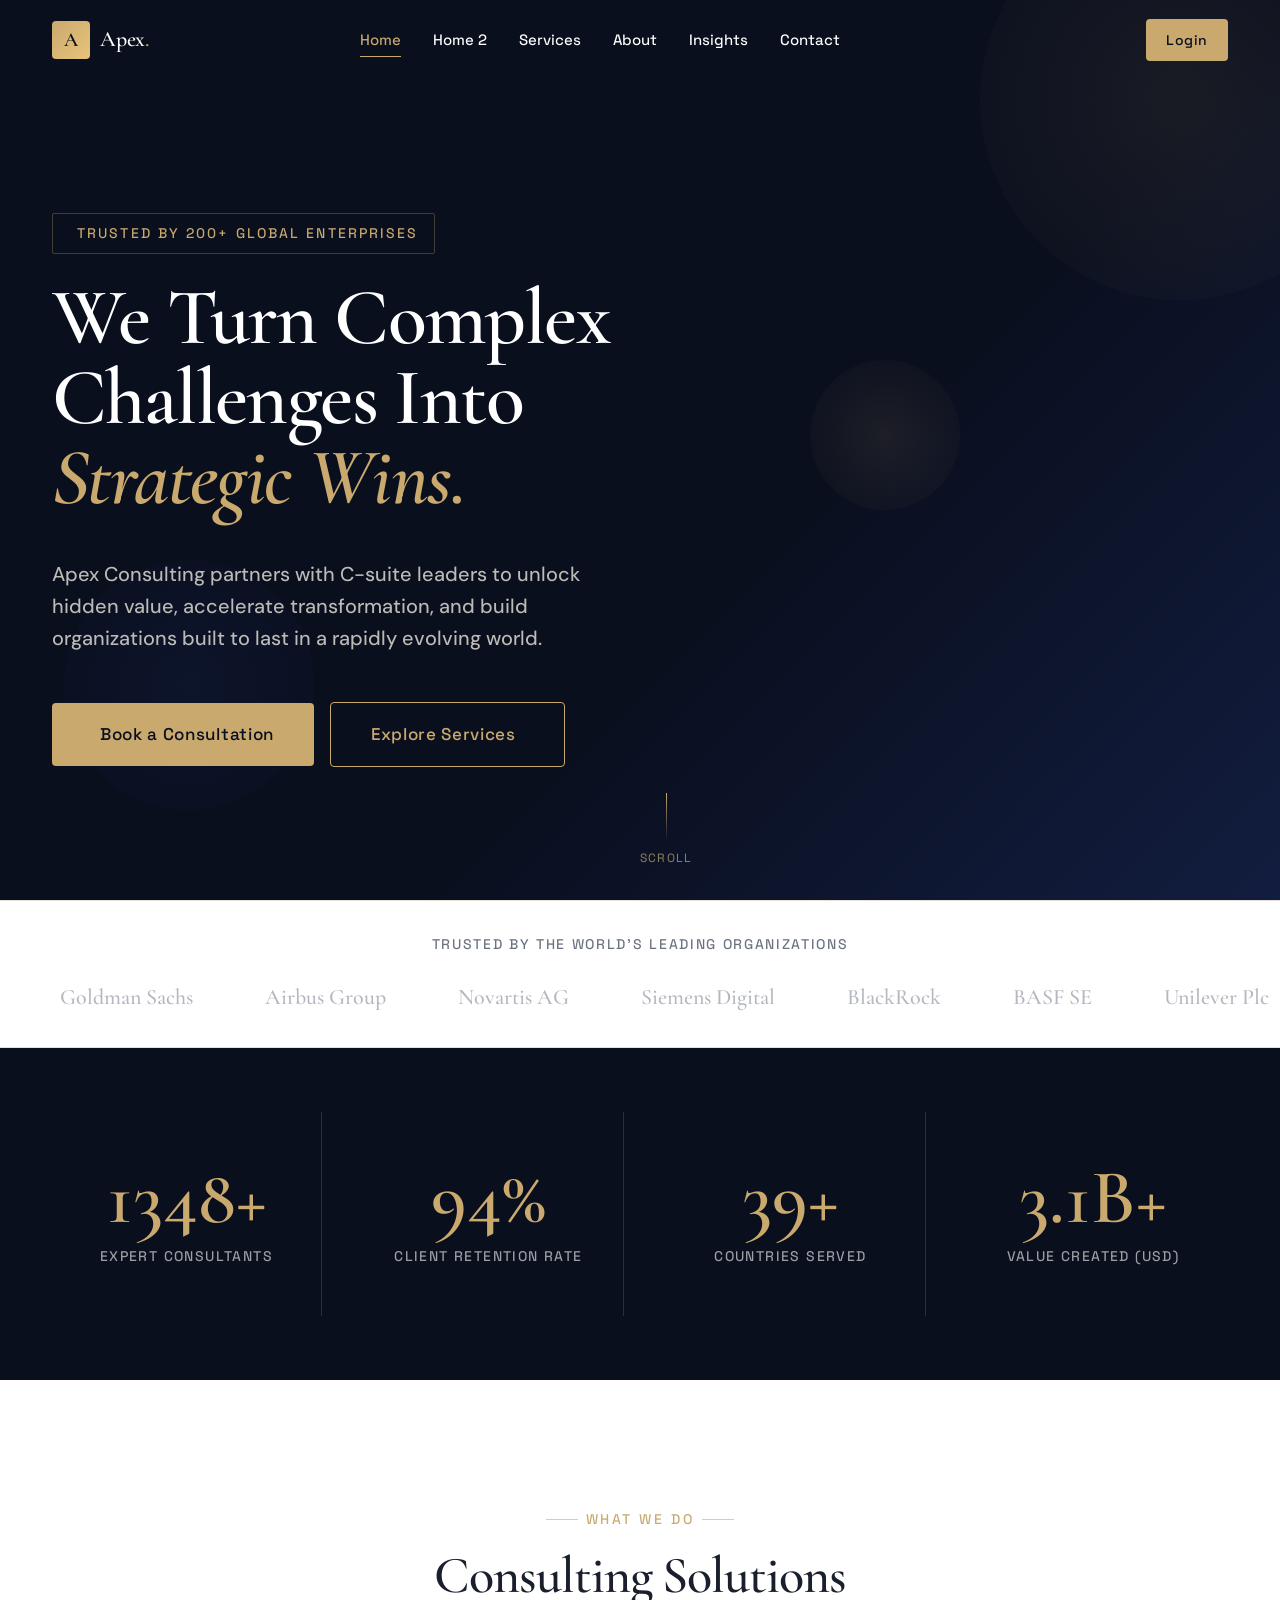
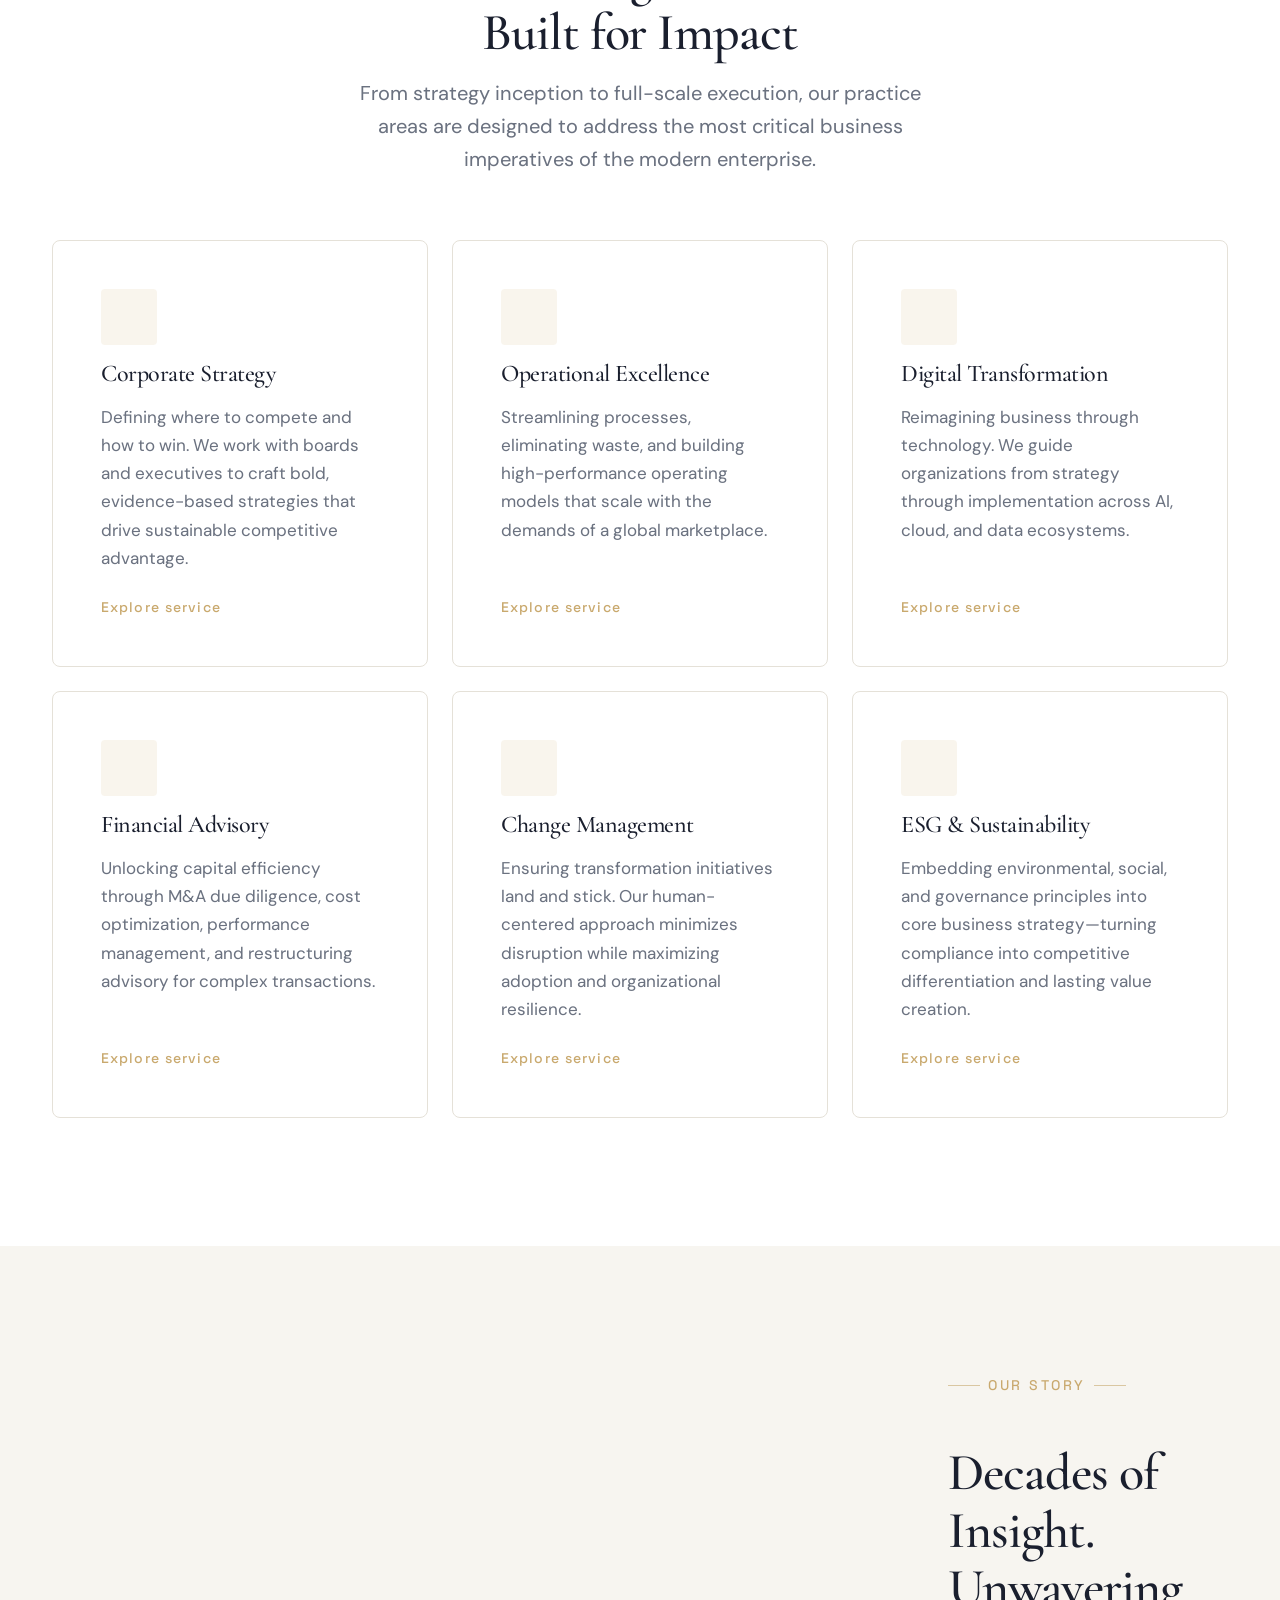
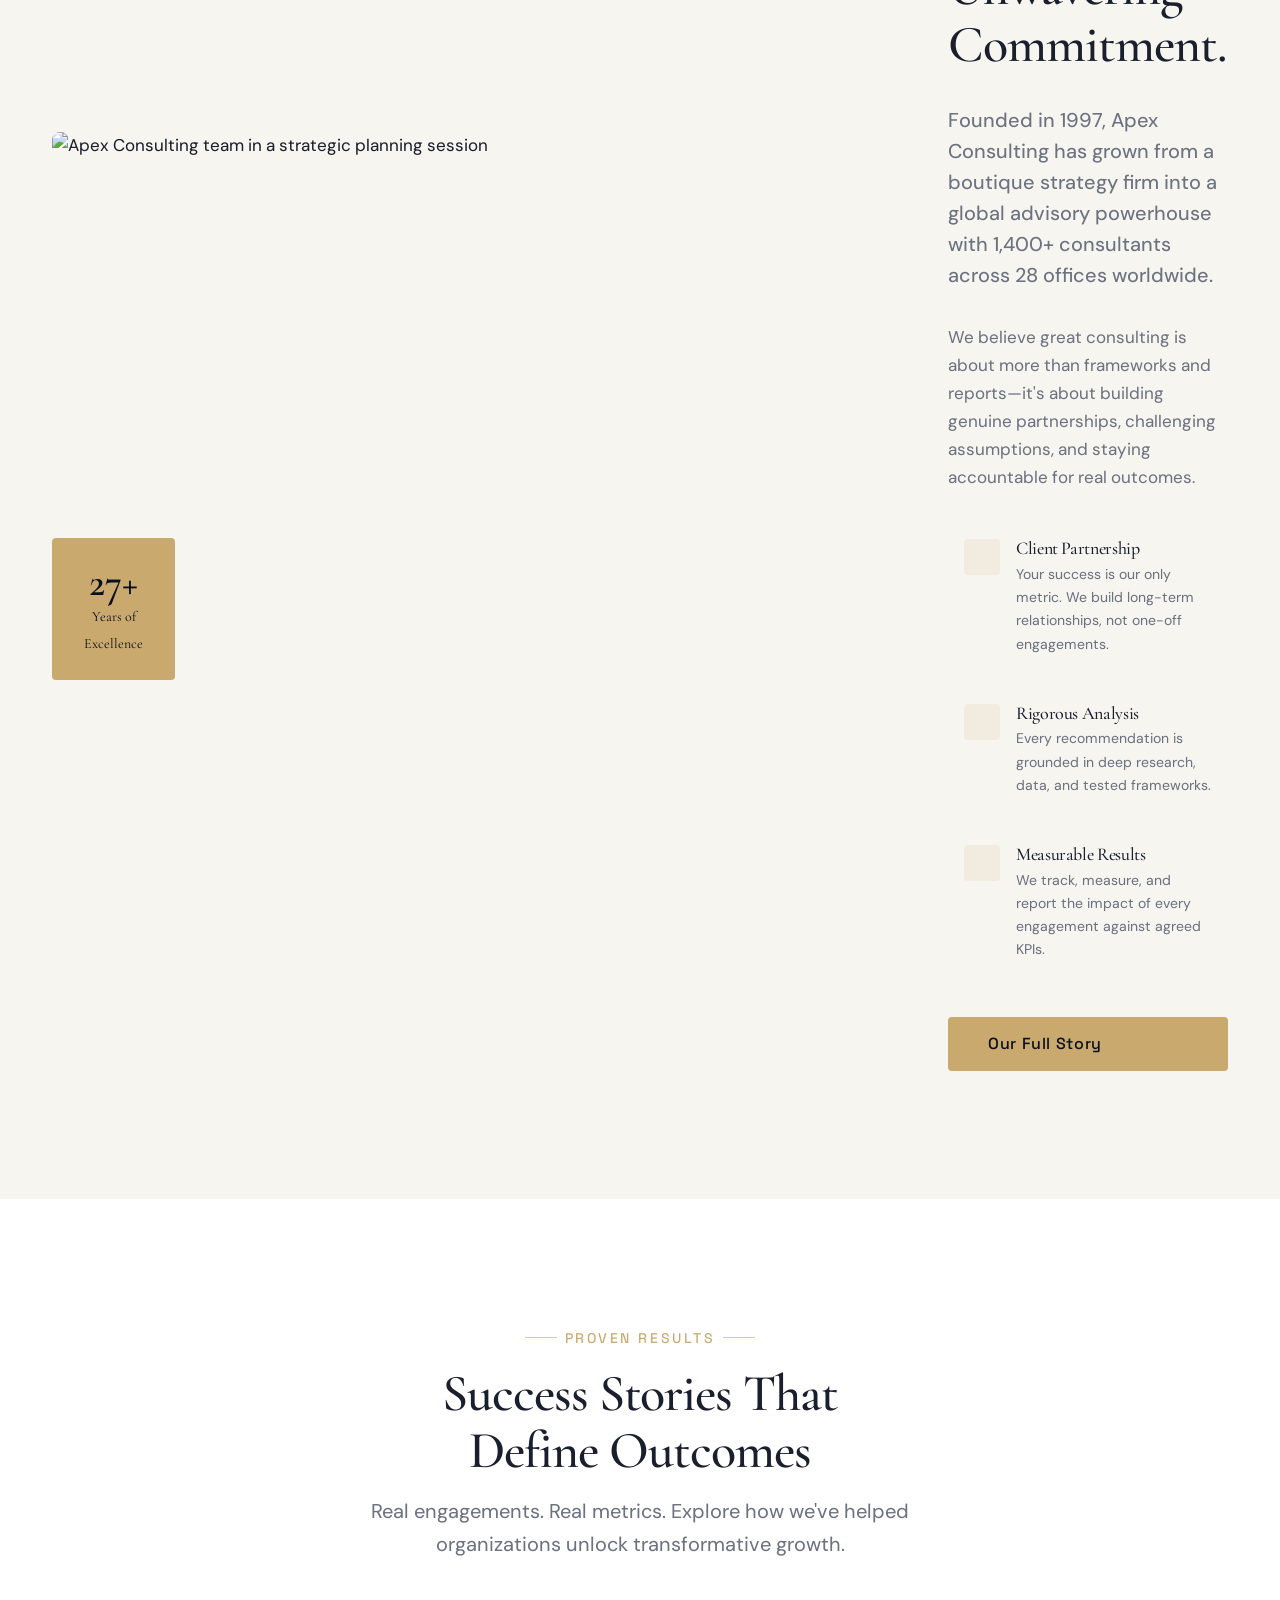
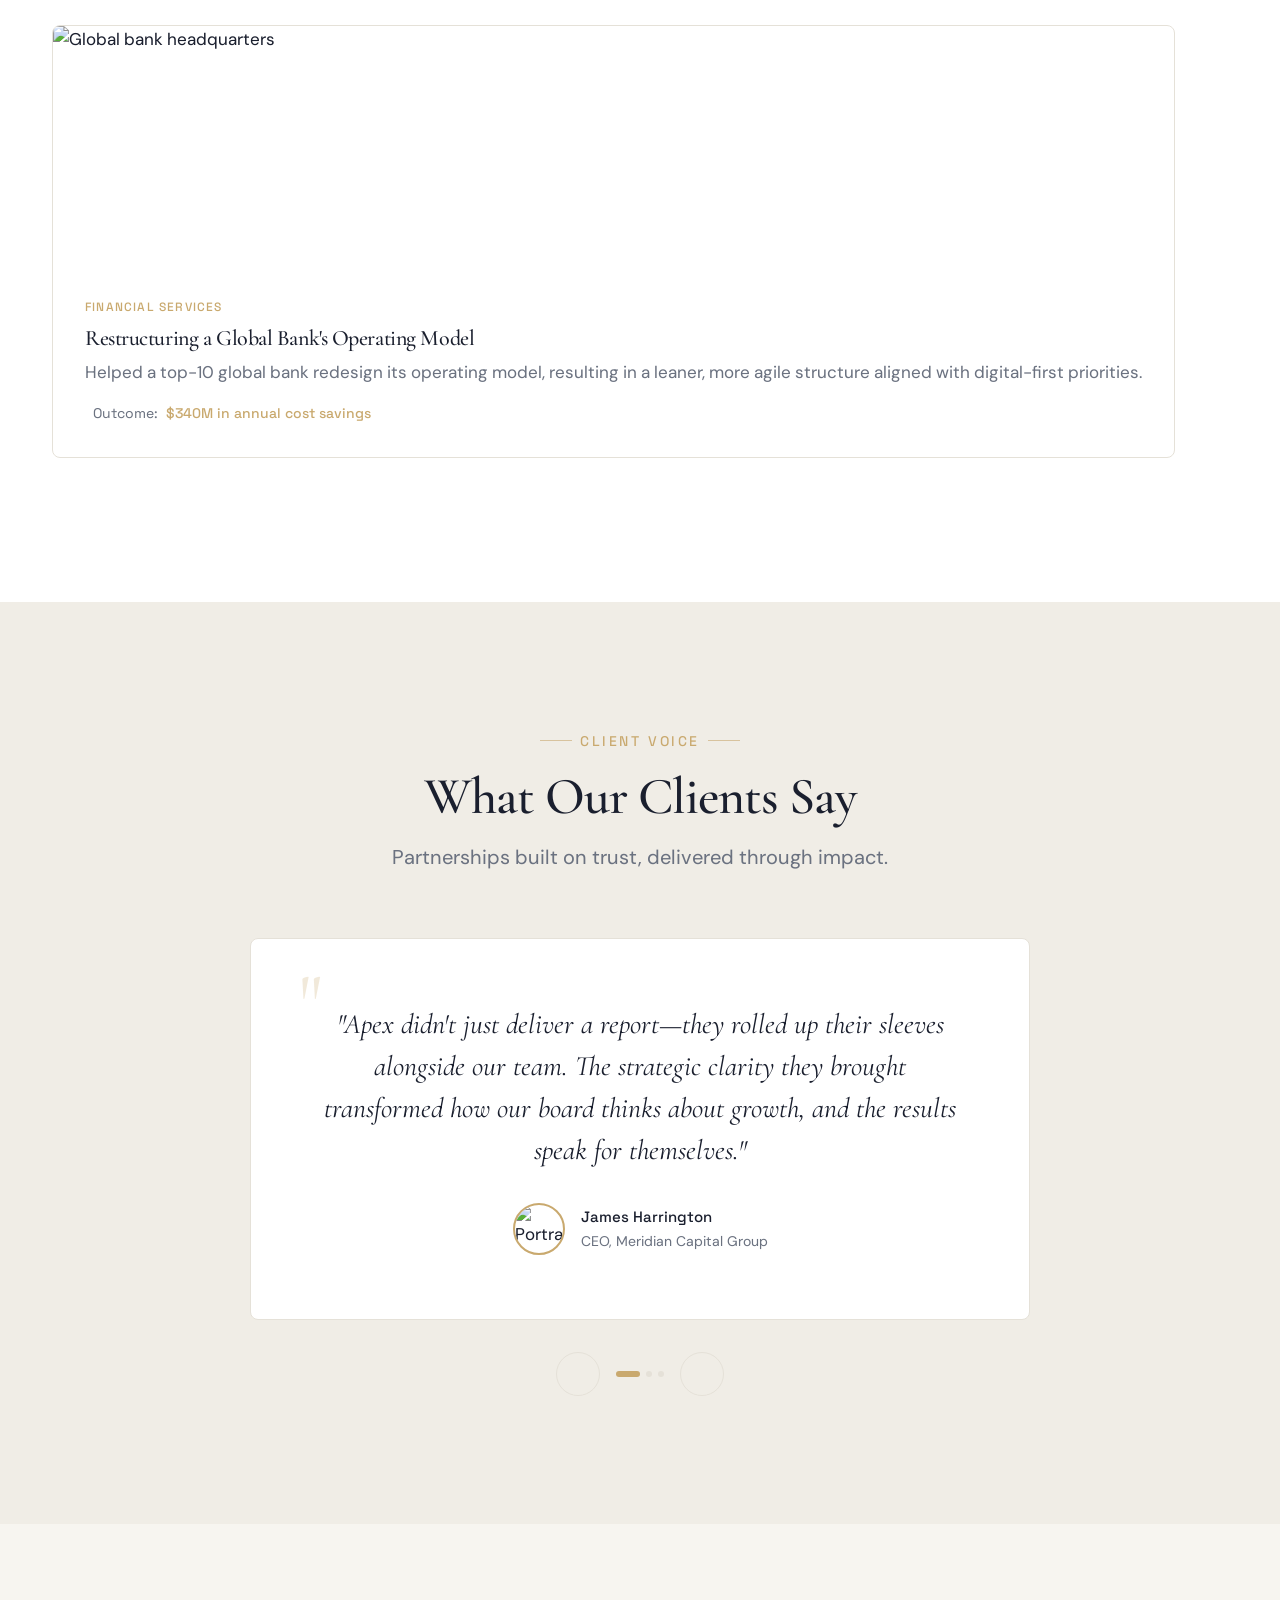
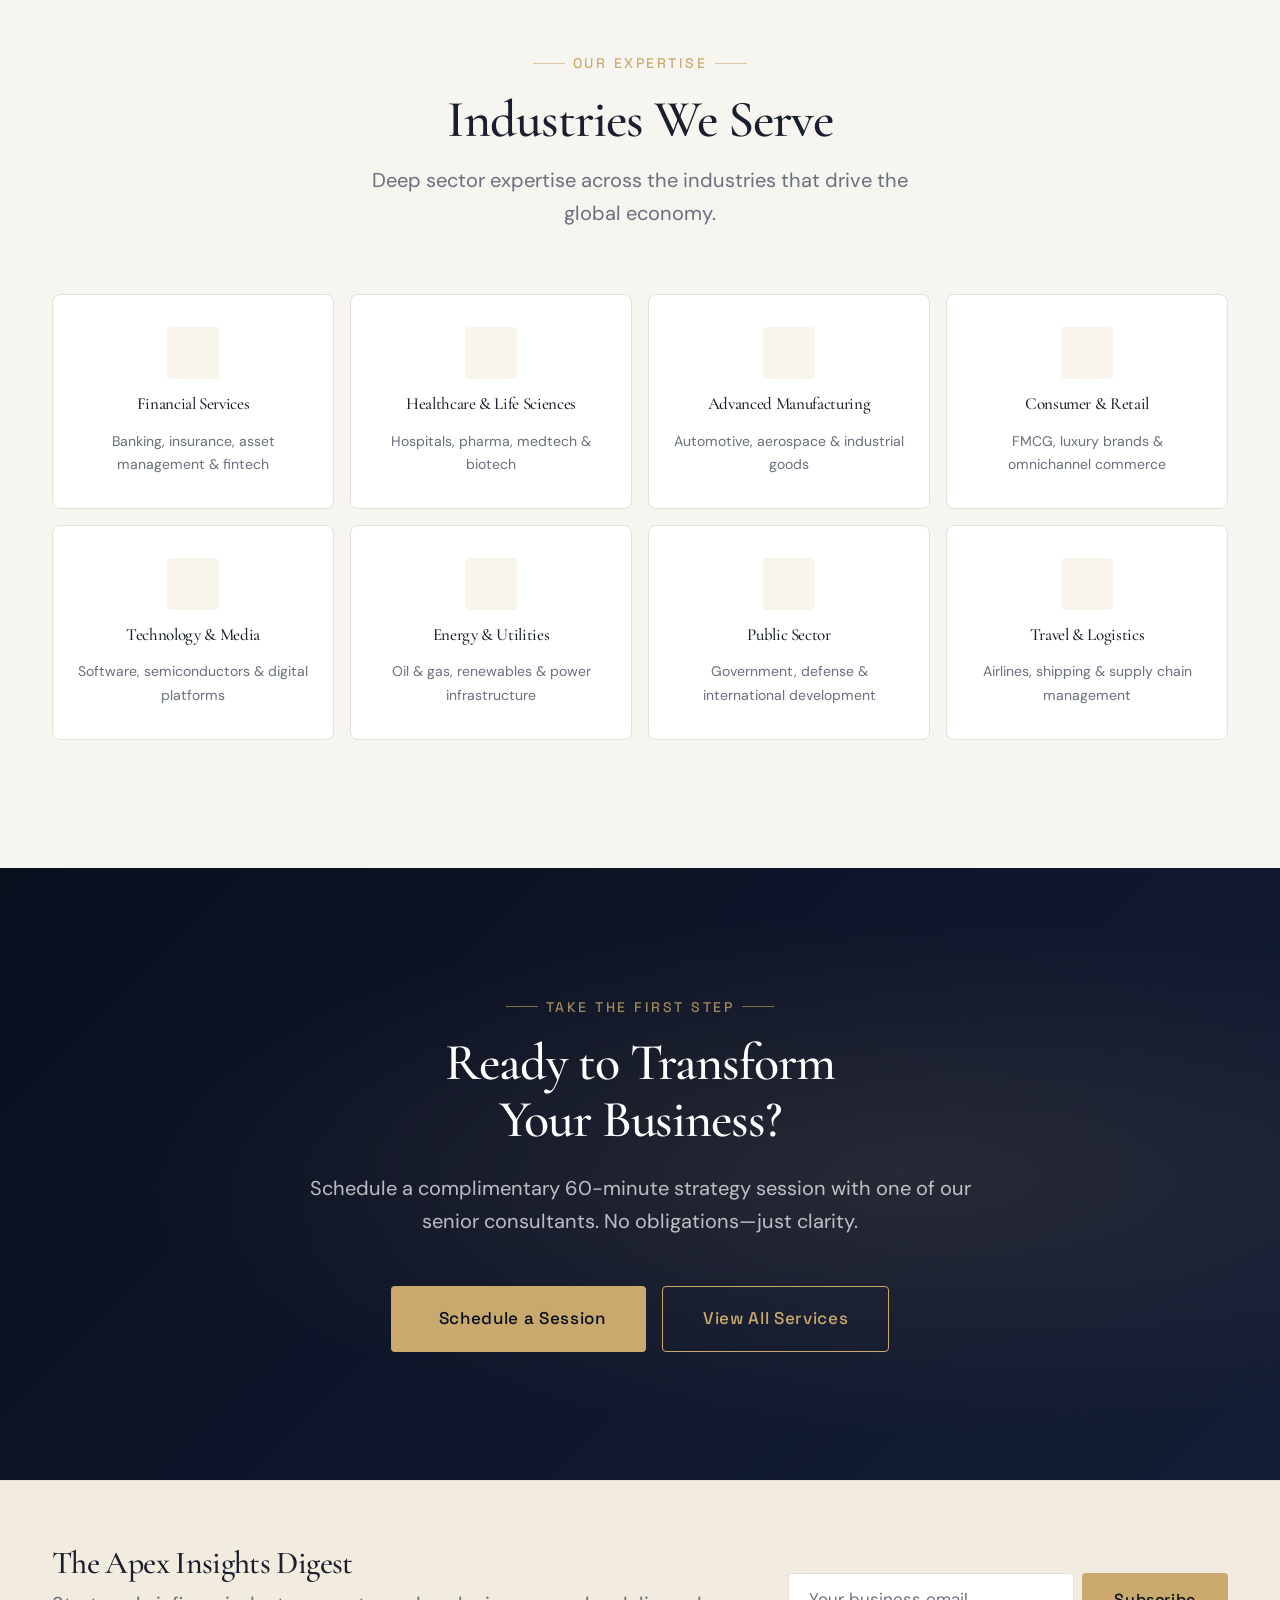
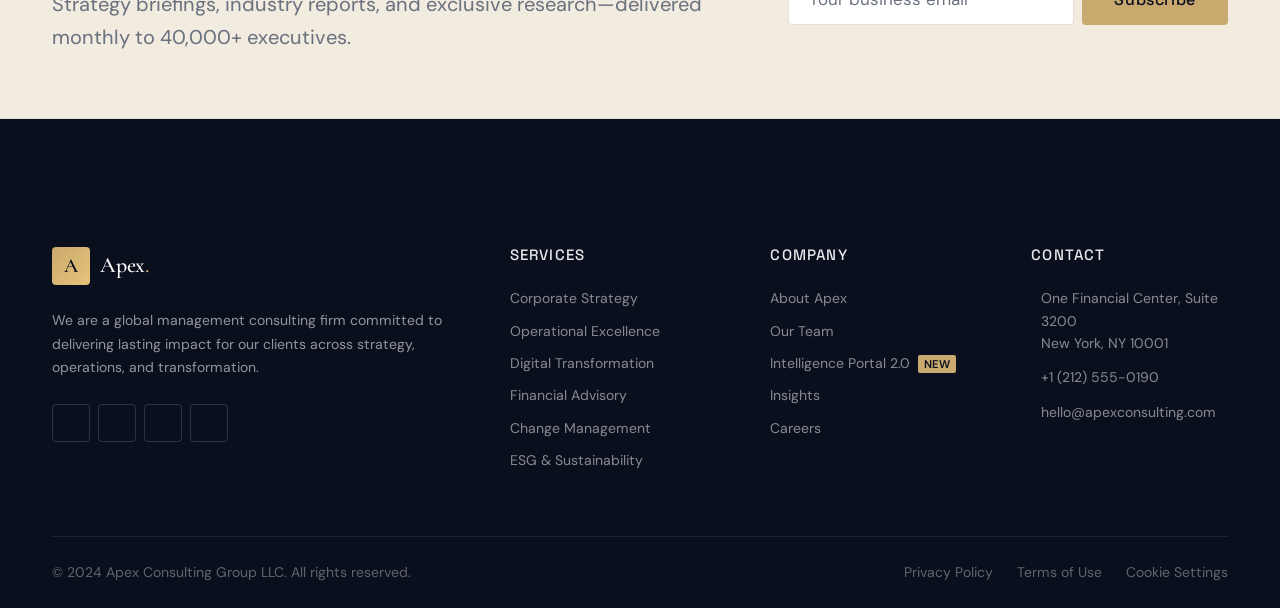
==== commit 89effe52: "25. IN MOBILE 768* AND 1024* ADD BRAND NAME AND LOGO ." ====
--- a/index.html
+++ b/index.html
@@ -48,7 +48,6 @@
         <li><a href="index.html" class="active">Home</a></li>
         <li><a href="home2.html">Home 2</a></li>
         <li><a href="services.html">Services</a></li>
-        <li><a href="about.html">Industries</a></li>
         <li><a href="about.html">About</a></li>
         <li><a href="blog.html">Insights</a></li>
         <li><a href="contact.html">Contact</a></li>
@@ -89,12 +88,13 @@
     <a href="index.html" role="listitem"><i class="ph ph-house" aria-hidden="true"></i>Home</a>
     <a href="home2.html" role="listitem"><i class="ph ph-squares-four" aria-hidden="true"></i>Home 2</a>
     <a href="services.html" role="listitem"><i class="ph ph-briefcase" aria-hidden="true"></i>Services</a>
-    <a href="about.html" role="listitem"><i class="ph ph-buildings" aria-hidden="true"></i>Industries</a>
     <a href="about.html" role="listitem"><i class="ph ph-info" aria-hidden="true"></i>About Us</a>
     <a href="blog.html" role="listitem"><i class="ph ph-newspaper" aria-hidden="true"></i>Insights</a>
     <a href="contact.html" role="listitem"><i class="ph ph-envelope" aria-hidden="true"></i>Contact</a>
-    <a href="login.html" role="listitem"><i class="ph ph-sign-in" aria-hidden="true"></i>Login</a>
-  </div>
+  </div>
+  <a href="login.html" class="drawer-login-btn">
+    <i class="ph ph-sign-in" aria-hidden="true"></i> Login
+  </a>
 
   <div class="drawer-footer">
     <button class="theme-toggle" aria-label="Toggle dark mode" style="flex:1; border:1.5px solid var(--color-border); border-radius:var(--radius); height:44px; gap:0.5rem; display:flex; align-items:center; justify-content:center; font-family:var(--font-label); font-size:0.875rem; color:var(--color-text);">
@@ -171,6 +171,31 @@
       <div class="trust-item"><i class="ph ph-flask"></i>BASF SE</div>
       <div class="trust-item"><i class="ph ph-globe"></i>Unilever Plc</div>
       <div class="trust-item"><i class="ph ph-storefront"></i>Nestlé Global</div>
+    </div>
+  </div>
+</section>
+
+<!-- ── STATS ───────────────────────────────────────────────── -->
+<section class="stats-section section-sm" aria-labelledby="stats-heading">
+  <div class="container">
+    <h2 id="stats-heading" class="visually-hidden">Company Statistics</h2>
+    <div class="stats-grid" role="list">
+      <div class="stat-card reveal" role="listitem">
+        <span class="stat-number" data-target="1400" data-suffix="+">0</span>
+        <p class="stat-label">Expert Consultants</p>
+      </div>
+      <div class="stat-card reveal reveal-delay-1" role="listitem">
+        <span class="stat-number" data-target="98" data-suffix="%">0</span>
+        <p class="stat-label">Client Retention Rate</p>
+      </div>
+      <div class="stat-card reveal reveal-delay-2" role="listitem">
+        <span class="stat-number" data-target="40" data-suffix="+">0</span>
+        <p class="stat-label">Countries Served</p>
+      </div>
+      <div class="stat-card reveal reveal-delay-3" role="listitem">
+        <span class="stat-number" data-target="3.2" data-suffix="B+">0</span>
+        <p class="stat-label">Value Created (USD)</p>
+      </div>
     </div>
   </div>
 </section>
@@ -274,31 +299,6 @@
   </div>
 </section>
 
-<!-- ── STATS ───────────────────────────────────────────────── -->
-<section class="stats-section section-sm" aria-labelledby="stats-heading">
-  <div class="container">
-    <h2 id="stats-heading" class="visually-hidden">Company Statistics</h2>
-    <div class="stats-grid" role="list">
-      <div class="stat-card reveal" role="listitem">
-        <span class="stat-number" data-target="1400" data-suffix="+">0</span>
-        <p class="stat-label">Expert Consultants</p>
-      </div>
-      <div class="stat-card reveal reveal-delay-1" role="listitem">
-        <span class="stat-number" data-target="98" data-suffix="%">0</span>
-        <p class="stat-label">Client Retention Rate</p>
-      </div>
-      <div class="stat-card reveal reveal-delay-2" role="listitem">
-        <span class="stat-number" data-target="40" data-suffix="+">0</span>
-        <p class="stat-label">Countries Served</p>
-      </div>
-      <div class="stat-card reveal reveal-delay-3" role="listitem">
-        <span class="stat-number" data-target="3.2" data-suffix="B+">0</span>
-        <p class="stat-label">Value Created (USD)</p>
-      </div>
-    </div>
-  </div>
-</section>
-
 <!-- ── CASE STUDIES ────────────────────────────────────────── -->
 <section class="section bg-surface" id="case-studies" aria-labelledby="cases-heading">
   <div class="container">
@@ -553,7 +553,6 @@
         <nav class="footer-links" aria-label="Company links">
           <a href="about.html">About Apex</a>
           <a href="about.html">Our Team</a>
-          <a href="about.html">Industries</a>
           <a href="coming-soon.html">Intelligence Portal 2.0 <span style="font-size:0.7rem;background:var(--color-secondary);color:#0A0F1E;padding:2px 6px;border-radius:2px;font-weight:600;margin-inline-start:4px;">NEW</span></a>
           <a href="blog.html">Insights</a>
           <a href="contact.html">Careers</a>
@@ -599,6 +598,10 @@
 }
 </style>
 
+<!-- Back to Top Button -->
+<button class="back-to-top" id="backToTop" aria-label="Back to top">
+  <i class="ph ph-caret-up" aria-hidden="true"></i>
+</button>
 <script src="assets/js/main.js" defer></script>
 <script src="assets/js/forms.js" defer></script>
 </body>
--- a/assets/css/style.css
+++ b/assets/css/style.css
@@ -322,6 +322,11 @@
   box-shadow: var(--shadow-sm);
 }
 
+/* Ensure navbar text is visible on dark hero sections in light theme */
+html[data-theme="light"] body:has(.hero, .page-hero) .navbar:not(.scrolled) {
+  --color-text: #FFFFFF;
+}
+
 .navbar-inner {
   display: flex;
   align-items: center;
@@ -572,6 +577,32 @@
   border-top: 1px solid var(--color-border);
 }
 
+/* Login button inside drawer */
+.drawer-login-btn {
+  display: flex;
+  align-items: center;
+  justify-content: center;
+  gap: var(--space-2);
+  width: 100%;
+  padding: 0.875rem var(--space-3);
+  background: var(--color-secondary);
+  color: var(--color-primary);
+  border-radius: var(--radius);
+  font-family: var(--font-label);
+  font-size: 1.0625rem;
+  font-weight: 600;
+  margin-top: var(--space-2);
+  transition: all var(--transition);
+  min-height: 44px;
+}
+
+.drawer-login-btn:hover {
+  background: var(--color-secondary-dark, #b8952e);
+  transform: translateY(-1px);
+}
+
+
+
 /* ── Hero ─────────────────────────────────────────────────── */
 .hero {
   position: relative;
@@ -1419,14 +1450,20 @@
 .social-link {
   width: 38px;
   height: 38px;
-  border: 1px solid rgba(255,255,255,0.15);
+  border: 1px solid var(--color-border);
   border-radius: var(--radius);
   display: flex;
   align-items: center;
   justify-content: center;
   font-size: 1.0625rem;
+  color: var(--color-muted);
+  transition: all var(--transition);
+}
+
+/* Keep white icons in the dark footer */
+.footer-social .social-link {
+  border-color: rgba(255,255,255,0.15);
   color: rgba(255,255,255,0.55);
-  transition: all var(--transition);
 }
 
 .social-link:hover {
@@ -1671,16 +1708,18 @@
 }
 
 .timeline-item {
-  display: flex;
+  display: grid;
+  grid-template-columns: 1fr 16px 1fr;
   gap: var(--space-4);
-  align-items: flex-start;
+  align-items: flex-start; /* or start for grid */
   margin-bottom: var(--space-6);
 }
 
-.timeline-item:nth-child(odd) { flex-direction: row-reverse; }
+.timeline-item:nth-child(odd) .timeline-content { grid-column: 1; }
+.timeline-item:nth-child(even) .timeline-content { grid-column: 3; }
+.timeline-item .timeline-dot { grid-column: 2; margin-inline: auto; }
 
 .timeline-content {
-  flex: 1;
   background: var(--color-surface);
   border: 1px solid var(--color-border);
   border-radius: var(--radius-lg);
@@ -1733,7 +1772,8 @@
   width: 100%;
   height: 280px;
   object-fit: cover;
-  object-position: top;
+  object-position: center top;
+  display: block;
 }
 
 .team-card-body {
@@ -1783,6 +1823,42 @@
   display: grid;
   grid-template-columns: repeat(3, 1fr);
   gap: var(--space-3);
+}
+
+/* ── Featured Blog Card ─────────────────────────────────── */
+.featured-card {
+  display: grid;
+  grid-template-columns: 1fr 1fr;
+  gap: var(--space-6);
+  align-items: center;
+  background: var(--color-surface);
+  border: 1px solid var(--color-border);
+  border-radius: var(--radius-lg);
+  overflow: hidden;
+}
+
+.featured-card-img-wrap {
+  overflow: hidden;
+  height: 360px;
+}
+
+.featured-card-body {
+  padding: var(--space-6);
+}
+
+.featured-card-footer {
+  display: flex;
+  align-items: center;
+  gap: var(--space-2);
+  padding-top: var(--space-3);
+  border-top: 1px solid var(--color-border);
+  flex-wrap: wrap;
+}
+
+.featured-card-btn {
+  margin-inline-start: auto;
+  white-space: nowrap;
+  flex-shrink: 0;
 }
 
 .blog-card {
@@ -2413,6 +2489,27 @@
   color: var(--color-secondary);
 }
 
+/* Mobile-only brand header inside auth form panel */
+.auth-mobile-brand {
+  display: none; /* hidden on desktop — brand panel is visible */
+  flex-direction: column;
+  align-items: center;
+  text-align: center;
+  padding-bottom: var(--space-4);
+  margin-bottom: var(--space-4);
+  border-bottom: 1px solid var(--color-border);
+}
+
+.auth-mobile-tagline {
+  font-family: var(--font-label);
+  font-size: 0.75rem;
+  font-weight: 500;
+  letter-spacing: 0.12em;
+  text-transform: uppercase;
+  color: var(--color-secondary);
+  margin-top: var(--space-1);
+}
+
 .auth-forgot-link {
   font-size: var(--size-caption);
   color: var(--color-secondary);
@@ -2672,7 +2769,38 @@
   animation: fadeIn 0.3s ease;
 }
 
-.tab-panel.active { display: block; }
+.tab-panel.active { 
+  display: grid;
+  grid-template-columns: 1fr 1fr;
+  gap: var(--space-6);
+  align-items: center;
+}
+
+.tab-panel-img-wrap {
+  position: relative;
+  border-radius: var(--radius-lg);
+  overflow: hidden;
+  box-shadow: var(--shadow-sm);
+  aspect-ratio: 4/3;
+}
+
+.tab-panel-img-wrap img {
+  width: 100%;
+  height: 100%;
+  object-fit: cover;
+  transition: transform var(--transition-slow);
+}
+
+.tab-panel-img-wrap:hover img {
+  transform: scale(1.05);
+}
+
+@media (max-width: 992px) {
+  .tab-panel.active {
+    grid-template-columns: 1fr;
+    gap: var(--space-4);
+  }
+}
 
 @keyframes fadeIn {
   from { opacity: 0; transform: translateX(12px); }
@@ -2801,20 +2929,96 @@
   .hero2-img-overlay { background: linear-gradient(to bottom, transparent 60%, var(--color-bg)); }
   .hero2-left { padding: var(--space-5) var(--space-4); }
   .tabs-container { grid-template-columns: 1fr; }
-  .tabs-nav { flex-direction: row; overflow-x: auto; border-inline-end: none; border-bottom: 1px solid var(--color-border); }
+  /* 2×2 grid for tab buttons — no more horizontal slider */
+  .tabs-nav {
+    display: grid;
+    grid-template-columns: 1fr 1fr;
+    flex-direction: unset;
+    overflow-x: unset;
+    border-inline-end: none;
+    border-bottom: 1px solid var(--color-border);
+    gap: 0.25rem;
+    padding: var(--space-2);
+  }
+  .tab-btn {
+    justify-content: center;
+    text-align: center;
+    border-inline-start: none !important;
+    border-bottom: 2px solid transparent;
+    flex-direction: column;
+    gap: 0.25rem;
+    padding: var(--space-2) var(--space-1);
+    font-size: 0.8125rem;
+  }
+  .tab-btn.active {
+    border-inline-start: none !important;
+    border: 1px solid var(--color-secondary);
+  }
+  .tab-btn i { font-size: 1.125rem; }
   .contact-layout { grid-template-columns: 1fr; }
   .blog-single-layout { grid-template-columns: 1fr; }
   .services-detailed-grid { grid-template-columns: 1fr; }
   .methodology-steps { grid-template-columns: repeat(2, 1fr); }
   .methodology-steps::before { display: none; }
   .team-grid { grid-template-columns: repeat(2, 1fr); }
+  /* Reduce image height in 2-col layout to prevent cropping */
+  .team-img {
+    height: auto;
+    aspect-ratio: 3 / 2;
+    object-position: center 15%;
+  }
   .newsletter-inner { flex-direction: column; text-align: center; }
-  .newsletter-form { max-width: 100%; }
+  .newsletter-form {
+    max-width: 100%;
+    flex-direction: column; /* stack input and button vertically */
+    flex-shrink: unset;     /* allow it to shrink properly */
+    width: 100%;
+  }
+  .newsletter-form input,
+  .newsletter-form .btn {
+    width: 100%;
+    justify-content: center;
+  }
   .auth-page { grid-template-columns: 1fr; }
   .auth-brand-panel { display: none; }
-  .timeline::before { inset-inline-start: 16px; transform: none; }
-  .timeline-item { flex-direction: row !important; }
-  .timeline-content { flex: 1; }
+  /* Show mobile brand header when full brand panel is hidden */
+  .auth-mobile-brand { display: flex; }
+
+  /* ── Timeline: left-aligned vertical layout ── */
+  .timeline {
+    max-width: 100%;
+    padding-inline-start: var(--space-5);
+  }
+  .timeline::before {
+    inset-inline-start: 0;
+    transform: none;
+  }
+  .timeline-item {
+    display: flex !important;
+    flex-direction: row !important;
+    grid-template-columns: unset !important;
+    gap: var(--space-3) !important;
+    align-items: flex-start;
+    position: relative;
+  }
+  /* Reset odd/even column rules */
+  .timeline-item:nth-child(odd) .timeline-content,
+  .timeline-item:nth-child(even) .timeline-content,
+  .timeline-item:nth-child(n) .timeline-content {
+    grid-column: unset;
+    flex: 1;
+    min-width: 0;
+  }
+  .timeline-item .timeline-dot {
+    grid-column: unset;
+    margin-inline: 0;
+    margin-inline-start: calc(-1 * var(--space-5) - 8px);
+    flex-shrink: 0;
+    margin-top: 18px;
+  }
+  .timeline-year {
+    font-size: 1.75rem;
+  }
 }
 
 /* Mobile */
@@ -2829,9 +3033,80 @@
   .services-grid { grid-template-columns: 1fr; }
   .industries-grid { grid-template-columns: repeat(2, 1fr); }
   .blog-grid { grid-template-columns: 1fr; }
+
+  /* Featured blog card — collapse to single column on mobile */
+  .featured-card {
+    grid-template-columns: 1fr;
+  }
+  .featured-card-img-wrap {
+    height: 220px;
+  }
+  .featured-card-body {
+    padding: var(--space-4);
+  }
+  .featured-card-footer {
+    flex-direction: column;
+    align-items: flex-start;
+    gap: var(--space-2);
+  }
+  .featured-card-footer > img,
+  .featured-card-footer > div {
+    flex-shrink: 0;
+  }
+  .featured-card-btn {
+    margin-inline-start: 0;
+    width: 100%;
+    justify-content: center;
+  }
   .team-grid { grid-template-columns: 1fr; }
+  /* Single-col full-width: use 3/2 ratio — wide enough but shows more face */
+  .team-img {
+    height: auto;
+    aspect-ratio: 3 / 2;
+    object-position: center 15%;
+  }
   .footer-grid { grid-template-columns: 1fr; }
-  .case-card { min-width: 300px; }
+
+  /* Newsletter — reinforce stacking for all pages at mobile */
+  .newsletter-inner { flex-direction: column; text-align: center; }
+  .newsletter-form {
+    flex-direction: column;
+    flex-shrink: unset;
+    max-width: 100%;
+    width: 100%;
+  }
+  .newsletter-form input,
+  .newsletter-form button.btn {
+    width: 100% !important;
+    justify-content: center;
+  }
+
+  /* Case cards — fit within the viewport with a peek of the next card */
+  .case-studies-scroll {
+    padding-inline: var(--space-2);
+    padding-bottom: var(--space-3);
+    gap: var(--space-2);
+  }
+  .case-card {
+    min-width: calc(85vw);
+    max-width: calc(85vw);
+  }
+  .case-card-img { height: 180px; }
+  .case-card-body h3 {
+    font-size: 1.125rem;
+    word-break: break-word;
+    overflow-wrap: break-word;
+  }
+  .case-card-body p {
+    font-size: var(--size-caption);
+    word-break: break-word;
+    overflow-wrap: break-word;
+  }
+  .case-result {
+    flex-wrap: wrap;
+    font-size: 0.8rem;
+  }
+
   .testimonial-slide { padding-inline: var(--space-2); }
   .form-row { grid-template-columns: 1fr; }
   .hero-actions { flex-direction: column; align-items: flex-start; }
@@ -2840,6 +3115,22 @@
   .countdown-grid { gap: var(--space-2); }
   .countdown-number { min-width: 60px; }
   .methodology-steps { grid-template-columns: 1fr 1fr; }
+
+  /* Auth page — prevent button text from clipping on mobile */
+  .auth-form-panel {
+    padding: var(--space-5) var(--space-3);
+  }
+  .auth-form-wrap {
+    max-width: 100%;
+  }
+  .auth-form-wrap .btn-lg {
+    white-space: normal;
+    word-break: break-word;
+    padding: 0.875rem 1.25rem;
+    font-size: 0.9375rem;
+    text-align: center;
+    line-height: 1.3;
+  }
 }
 
 /* Small Mobile */
@@ -2858,5 +3149,39 @@
   .blog-filters { gap: 0.375rem; }
 }
 
+/* ── Back to Top ─────────────────────────────────────────── */
+.back-to-top {
+  position: fixed;
+  bottom: var(--space-4);
+  inset-inline-end: var(--space-4);
+  width: 48px;
+  height: 48px;
+  background-color: var(--color-primary);
+  color: var(--color-surface);
+  border-radius: 50%;
+  display: flex;
+  align-items: center;
+  justify-content: center;
+  font-size: 1.25rem;
+  z-index: 900;
+  box-shadow: var(--shadow);
+  opacity: 0;
+  visibility: hidden;
+  transform: translateY(20px);
+  transition: all var(--transition);
+}
+
+.back-to-top.visible {
+  opacity: 1;
+  visibility: visible;
+  transform: translateY(0);
+}
+
+.back-to-top:hover {
+  background-color: var(--color-secondary);
+  color: var(--color-primary);
+  transform: translateY(-5px);
+}
+
 /* Phosphor Icons fix */
 .ph { line-height: 1; }
